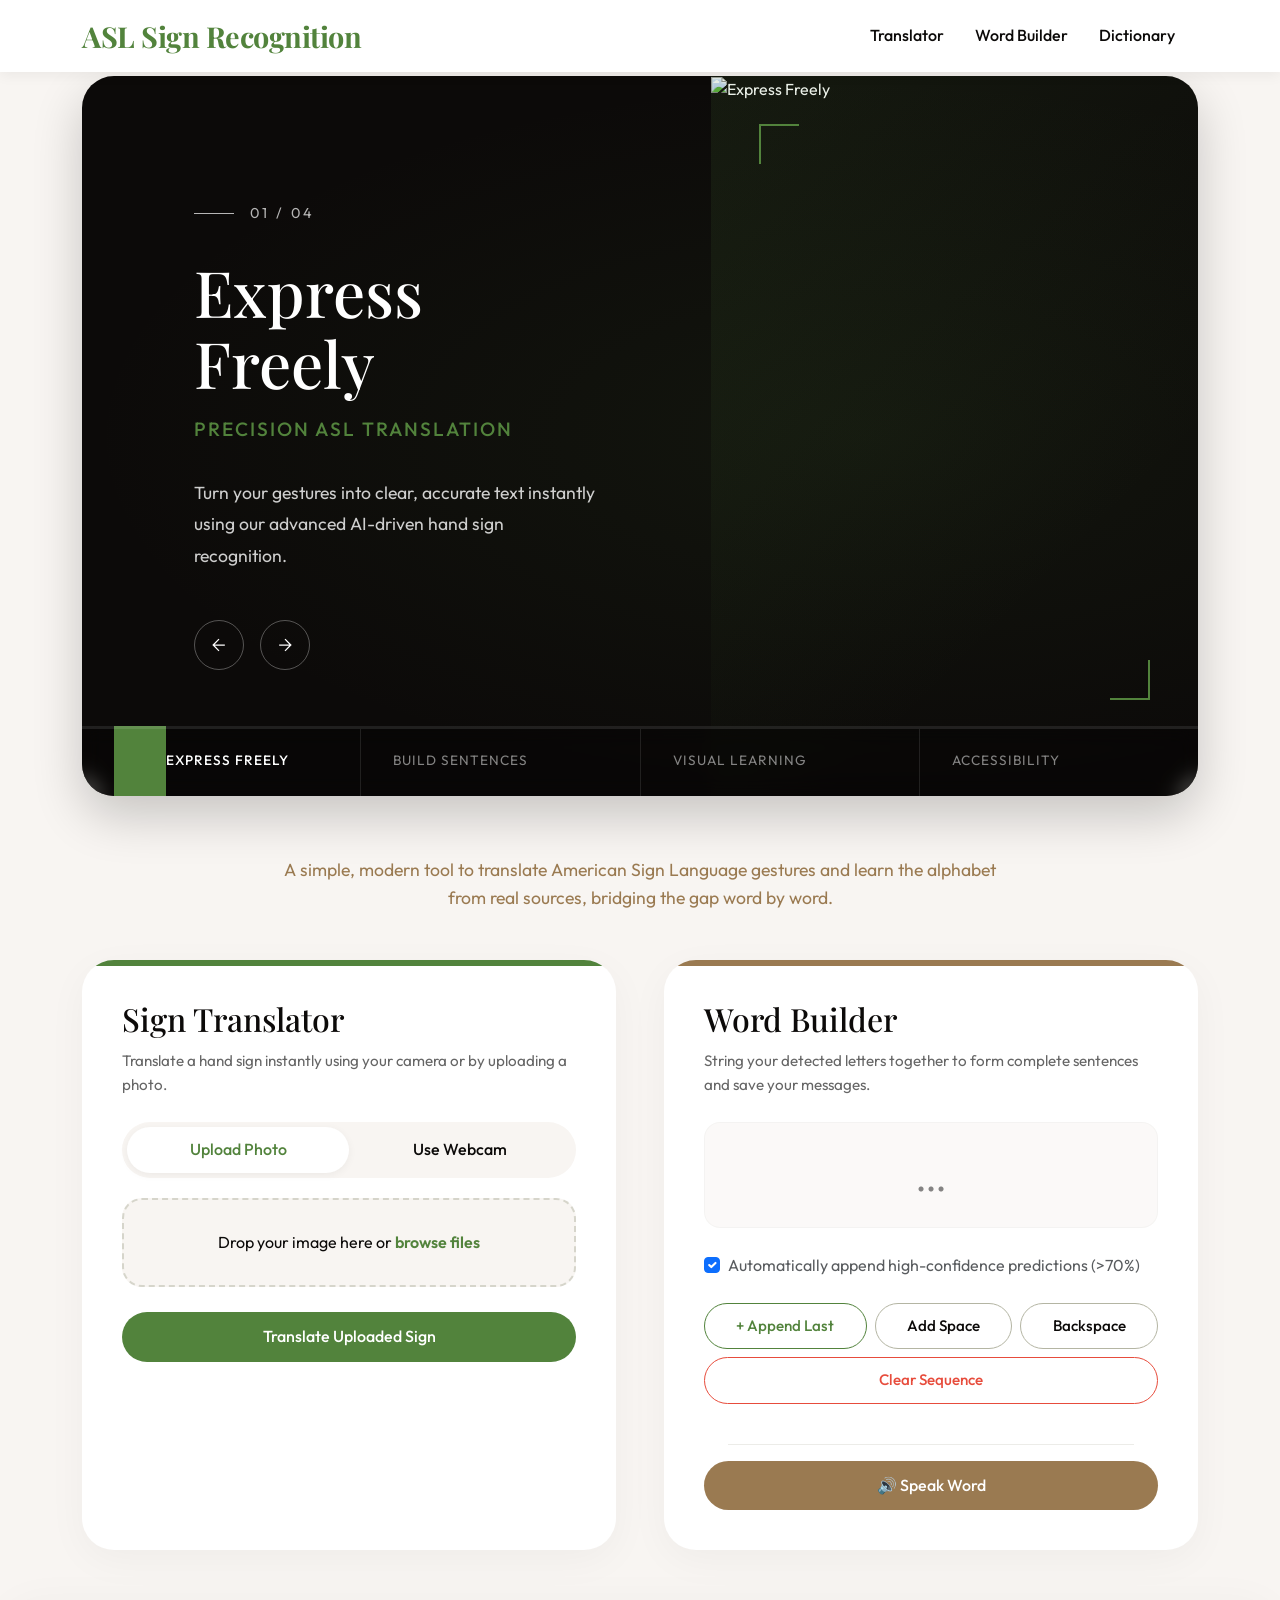
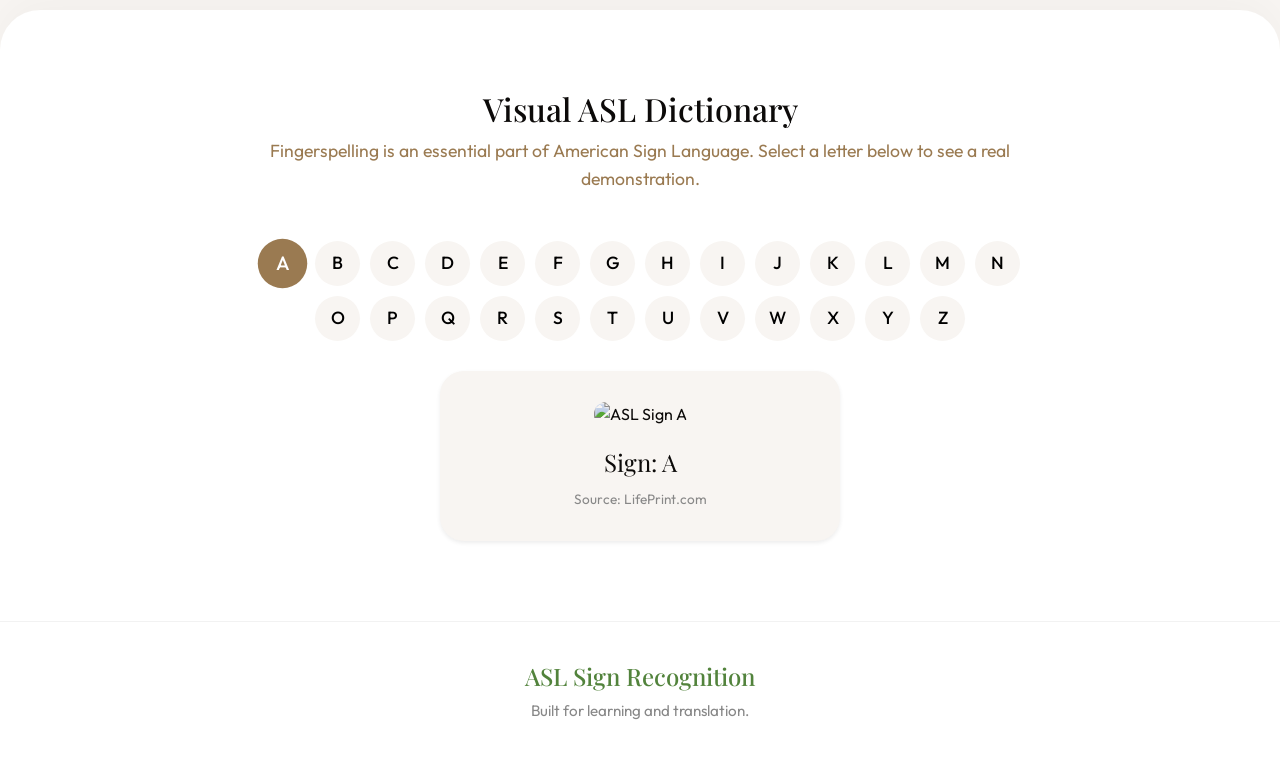
==== asl-sign-recognition/frontend/index.html @ 53a6755f "fix submodule issue" ====
<!DOCTYPE html>
<html lang="en">

<head>
    <meta charset="UTF-8">
    <meta name="viewport" content="width=device-width, initial-scale=1.0">
    <title>HopeRise ASL - Sign Language Translator</title>

    <!-- Bootstrap 5 CSS -->
    <link href="https://cdn.jsdelivr.net/npm/bootstrap@5.3.2/dist/css/bootstrap.min.css" rel="stylesheet"
        integrity="sha384-T3c6CoIi6uLrA9TneNEoa7RxnatzjcDSCmG1MXxSR1GAsXEV/Dwwykc2MPK8M2HN" crossorigin="anonymous">

    <!-- Charity Style Fonts: Playfair Display for headings, Outfit for body -->
    <link
        href="https://fonts.googleapis.com/css2?family=Outfit:wght@300;400;500;600&family=Playfair+Display:wght@500;600;700&display=swap"
        rel="stylesheet">

    <!-- Elegant Carousel CSS -->
    <link rel="stylesheet" href="./elegant-carousel.css">

    <style>
        :root {
            /* HopeRise Inspired Color Palette */
            --bg-color: #F8F5F2;
            /* Warm beige background */
            --text-dark: #0C0A09;
            /* Almost black for text */
            --accent-green: #52833C;
            /* Charity green for primary action */
            --accent-green-hover: #40692d;
            --secondary-beige: #9A7A51;
            /* Brownish dark beige */
            --light-beige: #F1D2A5;
            /* Light gold/beige background or outlines */
            --card-gray: #B4B5A3;
            /* Grayish olive for subtle elements */
            --white: #FFFFFF;
        }

        body {
            background-color: var(--bg-color);
            color: var(--text-dark);
            font-family: 'Outfit', sans-serif;
            line-height: 1.6;
            overflow-x: hidden;
            padding-top: 76px;
            /* Offset for fixed navbar */
        }

        h1,
        h2,
        h3,
        h4,
        h5,
        h6,
        .navbar-brand {
            font-family: 'Playfair Display', serif;
        }

        /* Navbar Customization */
        .navbar {
            background-color: var(--white);
            box-shadow: 0 4px 12px rgba(12, 10, 9, 0.05);
        }

        .navbar-brand {
            font-size: 1.8rem;
            font-weight: 700;
            color: var(--accent-green) !important;
            letter-spacing: -0.5px;
        }

        .nav-link {
            color: var(--text-dark) !important;
            font-weight: 500;
            margin-right: 15px;
            transition: color 0.3s ease;
        }

        .nav-link:hover {
            color: var(--accent-green) !important;
        }

        /* Hero Section */
        .hero-section {
            padding: 80px 0 60px;
            text-align: center;
        }

        .hero-section h1 {
            font-size: 3.5rem;
            line-height: 1.1;
            margin-bottom: 20px;
            color: var(--text-dark);
        }

        .hero-section p {
            font-size: 1.1rem;
            color: var(--secondary-beige);
            margin: 0 auto;
        }

        /* Custom Cards */
        .clean-card {
            background: var(--white);
            border-radius: 32px;
            padding: 40px;
            box-shadow: 0 10px 40px rgba(12, 10, 9, 0.04);
            transition: transform 0.3s ease;
            position: relative;
            overflow: hidden;
            display: flex;
            flex-direction: column;
            height: 100%;
        }

        .clean-card::before {
            content: '';
            position: absolute;
            top: 0;
            left: 0;
            width: 100%;
            height: 6px;
            background: var(--light-beige);
        }

        .clean-card.primary::before {
            background: var(--accent-green);
        }

        .clean-card.secondary::before {
            background: var(--secondary-beige);
        }

        .clean-card h2 {
            font-size: 2rem;
            margin-bottom: 10px;
        }

        .card-desc {
            color: #666;
            margin-bottom: 25px;
            font-size: 0.95rem;
        }

        /* Buttons & Forms */
        .btn-custom-primary {
            background: var(--accent-green);
            color: var(--white);
            border: none;
            padding: 12px 28px;
            border-radius: 50px;
            font-family: 'Outfit', sans-serif;
            font-size: 1rem;
            font-weight: 500;
            transition: all 0.3s ease;
        }

        .btn-custom-primary:hover {
            background: var(--accent-green-hover);
            transform: translateY(-2px);
            color: white;
        }

        .btn-custom-outline {
            background: transparent;
            color: var(--text-dark);
            border: 1px solid var(--card-gray);
            padding: 10px 20px;
            border-radius: 50px;
            font-family: 'Outfit', sans-serif;
            font-size: 0.95rem;
            font-weight: 500;
            transition: all 0.3s ease;
        }

        .btn-custom-outline:hover {
            border-color: var(--text-dark);
            background: var(--bg-color);
        }

        .file-upload-wrapper {
            background: var(--bg-color);
            border: 2px dashed rgb(180, 181, 163, 0.5);
            border-radius: 20px;
            padding: 30px;
            text-align: center;
            margin-bottom: 25px;
            cursor: pointer;
            transition: border 0.3s ease;
        }

        .file-upload-wrapper:hover {
            border-color: var(--accent-green);
        }

        #imageInput {
            display: none;
        }

        .upload-trigger {
            color: var(--accent-green);
            font-weight: 600;
            cursor: pointer;
        }

        #preview,
        #webcamVideo {
            width: 100%;
            border-radius: 16px;
            margin-top: 20px;
            display: none;
            box-shadow: 0 4px 12px rgba(0, 0, 0, 0.05);
            max-height: 250px;
            object-fit: contain;
            background: #000;
        }

        .tab-group {
            display: flex;
            background: var(--bg-color);
            border-radius: 50px;
            padding: 5px;
            margin-bottom: 20px;
        }

        .tab-btn {
            flex: 1;
            padding: 10px;
            border: none;
            background: transparent;
            border-radius: 50px;
            font-family: 'Outfit', sans-serif;
            font-weight: 500;
            color: var(--text-dark);
            cursor: pointer;
            transition: all 0.3s ease;
        }

        .tab-btn.active {
            background: var(--white);
            box-shadow: 0 2px 8px rgba(0, 0, 0, 0.05);
            color: var(--accent-green);
        }

        /* Predictor Results */
        .result-box {
            margin-top: 20px;
            padding: 20px;
            background: var(--bg-color);
            border-radius: 16px;
            text-align: center;
            font-size: 1.2rem;
        }

        .result-box strong {
            font-size: 1.8rem;
            color: var(--accent-green);
            display: block;
            margin-bottom: 5px;
        }

        /* Word builder */
        .word-display {
            font-family: 'Playfair Display', serif;
            font-size: 2.5rem;
            background: var(--bg-color);
            padding: 20px;
            border-radius: 16px;
            text-align: center;
            min-height: 90px;
            display: flex;
            align-items: center;
            justify-content: center;
            border: 1px solid rgba(0, 0, 0, 0.05);
            margin-bottom: 25px;
            letter-spacing: normal;
            word-break: break-all;
        }

        .tts-btn {
            background: var(--secondary-beige) !important;
            color: white !important;
            border-color: var(--secondary-beige) !important;
        }

        .tts-btn:hover {
            background: #806541 !important;
        }

        /* Dictionary */
        .dictionary-section {
            padding: 80px 0;
            background: var(--white);
            border-radius: 40px 40px 0 0;
            margin-top: 60px;
            box-shadow: 0 -10px 40px rgba(0, 0, 0, 0.03);
        }

        .dict-desc {
            color: var(--secondary-beige);
            font-size: 1.1rem;
        }

        .dict-grid {
            display: flex;
            flex-wrap: wrap;
            justify-content: center;
            gap: 10px;
            max-width: 800px;
            margin: 0 auto 30px;
        }

        .dict-btn {
            background: var(--bg-color);
            border: none;
            width: 45px;
            height: 45px;
            border-radius: 50%;
            font-family: 'Outfit', sans-serif;
            font-size: 1.1rem;
            font-weight: 500;
            cursor: pointer;
            transition: all 0.2s ease;
        }

        .dict-btn:hover,
        .dict-btn.active {
            background: var(--secondary-beige);
            color: var(--white);
            transform: scale(1.1);
        }

        .dict-view {
            background: var(--bg-color);
            border-radius: 24px;
            padding: 30px;
            max-width: 400px;
            margin: 0 auto;
            text-align: center;
        }

        .dict-view img {
            width: 100%;
            border-radius: 12px;
            mix-blend-mode: multiply;
        }

        .dict-view p.sign-label {
            font-family: 'Playfair Display', serif;
            font-size: 1.5rem;
            margin-top: 15px;
            margin-bottom: 0;
        }

        /* Footer */
        footer {
            background-color: var(--white);
            padding: 40px 0;
            text-align: center;
            border-top: 1px solid rgba(0, 0, 0, 0.05);
        }

        footer p {
            margin: 0;
            color: #888;
            font-size: 0.95rem;
        }
    </style>
</head>

<body>

    <!-- Bootstrap Navbar -->
    <nav class="navbar navbar-expand-lg fixed-top">
        <div class="container">
            <a class="navbar-brand" href="#">ASL Sign Recognition</a>
            <button class="navbar-toggler" type="button" data-bs-toggle="collapse" data-bs-toggle="collapse"
                data-bs-target="#navbarNav">
                <span class="navbar-toggler-icon"></span>
            </button>
            <div class="collapse navbar-collapse justify-content-end" id="navbarNav">
                <ul class="navbar-nav">
                    <li class="nav-link-item"><a class="nav-link" href="#translator">Translator</a></li>
                    <li class="nav-link-item"><a class="nav-link" href="#word-builder">Word Builder</a></li>
                    <li class="nav-link-item"><a class="nav-link" href="#dictionary">Dictionary</a></li>
                </ul>
            </div>
        </div>
    </nav>

    <!-- Main Content Container -->
    <div class="container">

        <!-- Elegant Carousel Hero Section -->
        <div class="carousel-wrapper" id="elegantCarousel">
            <div class="carousel-bg-wash"></div>
            <div class="carousel-inner">
                <div class="carousel-content">
                    <div class="carousel-content-inner">
                        <div class="carousel-collection-num visible">
                            <span class="carousel-num-line"></span>
                            <span class="carousel-num-text">01 / 04</span>
                        </div>
                        <h2 class="carousel-title visible">Express Freely</h2>
                        <p class="carousel-subtitle visible">Precision ASL Translation</p>
                        <p class="carousel-description visible">Turn your gestures into clear, accurate text instantly
                            using our advanced AI-driven hand sign recognition.</p>
                        <div class="carousel-nav-arrows">
                            <button id="prevSlideBtn" class="carousel-arrow-btn" aria-label="Previous slide">
                                <svg width="20" height="20" viewBox="0 0 24 24" fill="none" stroke="currentColor"
                                    stroke-width="1.5">
                                    <path d="M19 12H5M12 19l-7-7 7-7" />
                                </svg>
                            </button>
                            <button id="nextSlideBtn" class="carousel-arrow-btn" aria-label="Next slide">
                                <svg width="20" height="20" viewBox="0 0 24 24" fill="none" stroke="currentColor"
                                    stroke-width="1.5">
                                    <path d="M5 12h14M12 5l7 7-7 7" />
                                </svg>
                            </button>
                        </div>
                    </div>
                </div>
                <div class="carousel-image-container">
                    <div class="carousel-image-frame visible">
                        <img src="https://images.unsplash.com/photo-1544465544-1b71aee9dfa3?w=900&h=1200&fit=crop&q=80"
                            alt="Express Freely" class="carousel-image ken-burns">
                        <div class="carousel-image-overlay"></div>
                    </div>
                    <div class="carousel-frame-corner carousel-frame-corner--tl"></div>
                    <div class="carousel-frame-corner carousel-frame-corner--br"></div>
                </div>
            </div>
            <div class="carousel-progress-bar">
                <button class="carousel-progress-item active" aria-label="Go to slide 1">
                    <div class="carousel-progress-track"></div>
                    <div class="carousel-progress-fill" style="width: 100%; background-color: #52833C;"></div>
                    <span class="carousel-progress-label">Express Freely</span>
                </button>
                <button class="carousel-progress-item" aria-label="Go to slide 2">
                    <div class="carousel-progress-track"></div>
                    <div class="carousel-progress-fill"></div>
                    <span class="carousel-progress-label">Build Sentences</span>
                </button>
                <button class="carousel-progress-item" aria-label="Go to slide 3">
                    <div class="carousel-progress-track"></div>
                    <div class="carousel-progress-fill"></div>
                    <span class="carousel-progress-label">Visual Learning</span>
                </button>
                <button class="carousel-progress-item" aria-label="Go to slide 4">
                    <div class="carousel-progress-track"></div>
                    <div class="carousel-progress-fill"></div>
                    <span class="carousel-progress-label">Accessibility</span>
                </button>
            </div>
        </div>

        <div class="text-center mb-5 col-lg-8 mx-auto">
            <p style="font-size: 1.1rem; color: var(--secondary-beige);">A simple, modern tool to translate American
                Sign Language gestures and learn the alphabet from real sources, bridging the gap word by word.</p>
        </div>

        <!-- Application Grid (Translator & Word Builder) -->
        <div class="row g-5 mb-5" id="translator">

            <!-- Left Column: Translator -->
            <div class="col-md-6 mb-4 mb-md-0">
                <div class="clean-card primary">
                    <h2>Sign Translator</h2>
                    <p class="card-desc">Translate a hand sign instantly using your camera or by uploading a photo.</p>

                    <!-- Tabs -->
                    <div class="tab-group">
                        <button class="tab-btn active" id="tabUpload" onclick="switchTab('upload')">Upload
                            Photo</button>
                        <button class="tab-btn" id="tabWebcam" onclick="switchTab('webcam')">Use Webcam</button>
                    </div>

                    <!-- Upload Section -->
                    <div id="sectionUpload">
                        <div class="file-upload-wrapper" onclick="document.getElementById('imageInput').click()">
                            <p class="mb-0">Drop your image here or <span class="upload-trigger">browse files</span></p>
                            <input type="file" id="imageInput" accept="image/*" onchange="previewImage(event)">
                        </div>
                        <button class="btn-custom-primary w-100" onclick="predictFile()">Translate Uploaded
                            Sign</button>
                        <img id="preview" alt="Hand Sign Preview" class="mx-auto">
                    </div>

                    <!-- Webcam Section -->
                    <div id="sectionWebcam" style="display: none;">
                        <video id="webcamVideo" autoplay playsinline class="mx-auto"
                            style="display: block; transform: scaleX(-1);"></video>
                        <canvas id="webcamCanvas" style="display: none;"></canvas>

                        <div class="d-flex gap-2 mt-3">
                            <button id="btnStartCamera" class="btn-custom-outline flex-grow-1"
                                onclick="startCamera()">Start Camera</button>
                            <button id="btnCapture" class="btn-custom-primary flex-grow-1" onclick="predictWebcam()"
                                disabled>📸 Capture & Translate</button>
                        </div>
                    </div>

                    <div class="result-box" id="resultBox" style="display: none;">
                        <span
                            style="font-size:0.9rem; color:#666; text-transform:uppercase; letter-spacing:1px;">Detected
                            Letter</span>
                        <strong id="predictionText">--</strong>
                        <span id="confidenceText" style="font-size:0.95rem; color:var(--secondary-beige);">Confidence:
                            --%</span>
                    </div>
                </div>
            </div>

            <!-- Right Column: Word Builder & TTS -->
            <div class="col-md-6" id="word-builder">
                <div class="clean-card secondary">
                    <h2>Word Builder</h2>
                    <p class="card-desc">String your detected letters together to form complete sentences and save your
                        messages.</p>

                    <div class="word-display" id="wordDisplay">...</div>

                    <div class="form-check mb-4">
                        <input class="form-check-input" type="checkbox" id="autoAppendToggle" checked>
                        <label class="form-check-label text-muted" for="autoAppendToggle">
                            Automatically append high-confidence predictions (>70%)
                        </label>
                    </div>

                    <div class="d-flex flex-wrap gap-2 mb-4">
                        <button class="btn-custom-outline flex-grow-1" onclick="appendPrediction()"
                            style="border-color:var(--accent-green); color:var(--accent-green);">+ Append Last</button>
                        <button class="btn-custom-outline flex-grow-1" onclick="addSpace()">Add Space</button>
                        <button class="btn-custom-outline flex-grow-1" onclick="backspace()">Backspace</button>
                        <button class="btn-custom-outline flex-grow-1" onclick="clearWord()"
                            style="border-color:#e74c3c; color:#e74c3c;">Clear Sequence</button>
                    </div>

                    <!-- TTS Button -->
                    <hr class="my-3 mx-4" style="border-color: var(--card-gray)">
                    <button class="btn-custom-primary tts-btn w-100" onclick="speakWord()">🔊 Speak Word</button>
                </div>
            </div>

        </div>
    </div> <!-- End Container -->

    <!-- Dictionary Section -->
    <section class="dictionary-section" id="dictionary">
        <div class="container text-center">
            <h2>Visual ASL Dictionary</h2>
            <p class="dict-desc mb-5 col-md-8 mx-auto">Fingerspelling is an essential part of American Sign Language.
                Select a letter below to see a real demonstration.</p>

            <div class="dict-grid" id="dictGrid">
                <!-- Populated by JS -->
            </div>

            <div class="dict-view shadow-sm">
                <!-- Using public images from lifeprint.com -->
                <img id="dictImage" src="https://www.lifeprint.com/asl101/fingerspelling/abc-gifs/a.gif"
                    alt="ASL Sign A" onerror="fallbackImage(this)">
                <p class="sign-label" id="dictLabel">Sign: A</p>
                <p class="mt-2 mb-0" style="font-size: 0.85rem; color: #888;">Source: LifePrint.com</p>
            </div>
        </div>
    </section>

    <!-- Simple Footer -->
    <footer>
        <div class="container">
            <h4 style="font-family: 'Playfair Display', serif; color: var(--accent-green);">ASL Sign Recognition</h4>
            <p class="mt-2">Built for learning and translation.</p>
        </div>
    </footer>

    <!-- Bootstrap 5 JS Bundle -->
    <script src="https://cdn.jsdelivr.net/npm/bootstrap@5.3.2/dist/js/bootstrap.bundle.min.css"
        integrity="sha384-C6RzsynM9kWDrMNeT87bh95OGNyZPhcTNXj1NW7RuBCsyN/o0jlpcV8Qyq46cDfL"
        crossorigin="anonymous"></script>

    <!-- Application Script -->
    <script src="./elegant-carousel.js"></script>
    <script>
        let currentWord = "";
        let lastPrediction = "";
        let autoCorrectTimer = null;

        // Initialize display and dictionary
        updateWordDisplay();
        setupDictionary();

        function previewImage(event) {
            const preview = document.getElementById("preview");
            const file = event.target.files[0];
            if (file) {
                preview.src = URL.createObjectURL(file);
                preview.style.display = "block";
                document.getElementById("resultBox").style.display = "none";
            }
        }

        function updateWordDisplay() {
            const display = document.getElementById("wordDisplay");
            // Replace trailing spaces so HTML renders them visibly
            let textToShow = currentWord || "...";
            if (currentWord && currentWord.endsWith(" ")) {
                textToShow = currentWord.replace(/ $/g, "&nbsp;");
            }
            display.innerHTML = textToShow;
            display.style.opacity = currentWord ? "1" : "0.5";
        }

        function appendPrediction() {
            if (lastPrediction) {
                currentWord += lastPrediction;
                updateWordDisplay();
                
                // Clear any existing autocorrect timer
                if (autoCorrectTimer) clearTimeout(autoCorrectTimer);
                
                // Start a new timer for autocorrect + space
                autoCorrectTimer = setTimeout(() => {
                    autocorrectAndAddSpace();
                }, 4000); // 4 seconds pause
            } else {
                alert("Translate a sign first to append it.");
            }
        }

        async function autocorrectAndAddSpace() {
            // Find the last word in the string (alphabetic characters only at the end)
            // This avoids issues with split() counting trailing spaces as new empty words
            const match = currentWord.match(/([a-zA-Z]+)\s*$/);
            
            if (!match || match[1].length < 2) {
                // Not enough letters to autocorrect, just add space if needed
                if (!currentWord.endsWith(" ")) {
                    currentWord += " ";
                    updateWordDisplay();
                }
                return;
            }

            const lastWord = match[1];

            try {
                // Use Datamuse API (spelled like: matches best spelling corrections)
                const res = await fetch(`https://api.datamuse.com/words?sp=${lastWord}&max=1`);
                const data = await res.json();
                
                if (data && data.length > 0) {
                    const bestMatch = data[0].word.toUpperCase();
                    // Replace the old word at the end of the string with the corrected word
                    const wordStartIndex = currentWord.lastIndexOf(lastWord);
                    if (wordStartIndex !== -1) {
                         currentWord = currentWord.substring(0, wordStartIndex) + bestMatch + " ";
                    }
                } else {
                    if (!currentWord.endsWith(" ")) {
                        currentWord += " ";
                    }
                }
            } catch (err) {
                console.error("Autocorrect failed", err);
                if (!currentWord.endsWith(" ")) {
                    currentWord += " ";
                }
            }
            
            updateWordDisplay();
        }

        function addSpace() { 
            if (autoCorrectTimer) clearTimeout(autoCorrectTimer);
            if (!currentWord.endsWith(" ")) currentWord += " "; 
            updateWordDisplay(); 
        }
        function backspace() { 
            if (autoCorrectTimer) clearTimeout(autoCorrectTimer);
            currentWord = currentWord.slice(0, -1); 
            updateWordDisplay(); 
        }
        function clearWord() { 
            if (autoCorrectTimer) clearTimeout(autoCorrectTimer);
            currentWord = ""; 
            lastPrediction = ""; 
            updateWordDisplay(); 
        }

        // TEXT TO SPEECH FUNCTION
        function speakWord() {
            if (!currentWord || currentWord.trim() === "") {
                alert("There's no word to speak yet. Try building one first!");
                return;
            }

            // Check if SpeechSynthesis API is supported
            if ('speechSynthesis' in window) {
                const utterance = new SpeechSynthesisUtterance(currentWord);

                // Optional: set properties like pitch, rate
                utterance.rate = 0.9;
                utterance.pitch = 1.0;

                window.speechSynthesis.speak(utterance);
            } else {
                alert("Your browser does not support text-to-speech. Please try a modern browser like Chrome or Edge.");
            }
        }

        let videoStream = null;

        function switchTab(tab) {
            const isUpload = tab === 'upload';
            document.getElementById('tabUpload').classList.toggle('active', isUpload);
            document.getElementById('tabWebcam').classList.toggle('active', !isUpload);

            document.getElementById('sectionUpload').style.display = isUpload ? 'block' : 'none';
            document.getElementById('sectionWebcam').style.display = isUpload ? 'none' : 'block';
            document.getElementById("resultBox").style.display = "none";

            if (isUpload) {
                stopCamera();
            } else {
                startCamera();
            }
        }

        async function startCamera() {
            const video = document.getElementById('webcamVideo');
            const btnCapture = document.getElementById('btnCapture');
            const btnStart = document.getElementById('btnStartCamera');

            try {
                videoStream = await navigator.mediaDevices.getUserMedia({ video: { facingMode: "user" } });
                video.srcObject = videoStream;
                btnCapture.disabled = false;
                btnStart.innerText = "Stop Camera";
                btnStart.onclick = stopCamera;
            } catch (err) {
                console.error("Camera access denied:", err);
                alert("Could not access camera. Please allow permissions.");
            }
        }

        function stopCamera() {
            const btnCapture = document.getElementById('btnCapture');
            const btnStart = document.getElementById('btnStartCamera');

            if (videoStream) {
                videoStream.getTracks().forEach(track => track.stop());
                videoStream = null;
            }
            btnCapture.disabled = true;
            btnStart.innerText = "Start Camera";
            btnStart.onclick = startCamera;
        }

        function predictFile() {
            const fileInput = document.getElementById("imageInput");
            const file = fileInput.files[0];

            if (!file) {
                alert("Please attach an image file first.");
                return;
            }

            const formData = new FormData();
            formData.append("image", file);
            sendPredictionRequest(formData);
        }

        function predictWebcam() {
            const video = document.getElementById('webcamVideo');
            const canvas = document.getElementById('webcamCanvas');

            if (!videoStream) {
                alert("Please start the camera first.");
                return;
            }

            // Set canvas exact dimensions to video
            canvas.width = video.videoWidth;
            canvas.height = video.videoHeight;

            // Draw video frame to canvas
            const ctx = canvas.getContext('2d');
            // Since we flipped the video preview with CSS (scaleX(-1)), we should draw it normally 
            // the AI model expects a normal right/left hand based on dataset.
            ctx.drawImage(video, 0, 0, canvas.width, canvas.height);

            // Convert to blob and send
            canvas.toBlob(blob => {
                const file = new File([blob], "webcam_capture.jpg", { type: "image/jpeg" });
                const formData = new FormData();
                formData.append("image", file);
                sendPredictionRequest(formData);
            }, 'image/jpeg', 0.95);
        }

        function sendPredictionRequest(formData) {

            const resultBox = document.getElementById("resultBox");
            const predText = document.getElementById("predictionText");
            const confText = document.getElementById("confidenceText");

            resultBox.style.display = "block";
            predText.innerText = "Translating...";
            predText.style.color = "var(--secondary-beige)";
            confText.innerText = "";

            fetch("http://localhost:5000/predict", {
                method: "POST",
                body: formData
            })
                .then(res => res.json())
                .then(data => {
                    if (data.prediction === "Unknown") {
                        predText.innerHTML = "Unknown Sign";
                        predText.style.color = "#e74c3c";
                        confText.innerText = "Please try again with better lighting.";
                        lastPrediction = "";
                    } else {
                        lastPrediction = data.prediction;
                        const confidence = (data.confidence * 100).toFixed(1);

                        predText.innerText = data.prediction;
                        predText.style.color = "var(--accent-green)";
                        confText.innerText = `Confidence: ${confidence}%`;

                        const autoAppendCheckbox = document.getElementById("autoAppendToggle");
                        if (autoAppendCheckbox.checked && data.confidence > 0.70) {
                            appendPrediction();
                        }
                    }
                })
                .catch(err => {
                    console.error(err);
                    predText.innerText = "Connection Error";
                    predText.style.color = "#e74c3c";
                    confText.innerText = "Is the server running?";
                });
        }

        function setupDictionary() {
            const grid = document.getElementById("dictGrid");
            const letters = "ABCDEFGHIJKLMNOPQRSTUVWXYZ".split("");

            letters.forEach((letter, index) => {
                const btn = document.createElement("button");
                btn.className = "dict-btn";
                if (index === 0) btn.classList.add("active");
                btn.innerText = letter;
                btn.onclick = () => showDictSign(letter, btn);
                grid.appendChild(btn);
            });
        }

        function showDictSign(letter, activeBtn) {
            document.querySelectorAll(".dict-btn").forEach(b => b.classList.remove("active"));
            if (activeBtn) activeBtn.classList.add("active");

            const img = document.getElementById("dictImage");
            const label = document.getElementById("dictLabel");

            const lowLetter = letter.toLowerCase();
            img.src = `https://www.lifeprint.com/asl101/fingerspelling/abc-gifs/${lowLetter}.gif`;

            img.dataset.letter = letter;
            label.innerText = `Sign: ${letter}`;
        }

        function fallbackImage(imgElement) {
            const letter = imgElement.dataset.letter;
            if (letter && !imgElement.src.includes("wikihow")) {
                imgElement.src = `https://www.signingsavvy.com/images/words/signs/${letter.toLowerCase()}.jpg`;
            }
        }
    </script>
</body>

</html>
---- asl-sign-recognition/frontend/elegant-carousel.css ----
/* elegant-carousel.css */
.carousel-wrapper {
  position: relative;
  width: 100%;
  height: 80vh;
  min-height: 600px;
  max-height: 900px;
  background-color: #0c0a09;
  color: #fff;
  overflow: hidden;
  font-family: 'Outfit', sans-serif;
  border-radius: 32px;
  box-shadow: 0 20px 50px rgba(0,0,0,0.2);
  margin-bottom: 60px;
}

.carousel-bg-wash {
  position: absolute;
  inset: 0;
  pointer-events: none;
  z-index: 1;
  transition: background 0.8s ease;
}

.carousel-inner {
  display: flex;
  width: 100%;
  height: 100%;
  position: relative;
  z-index: 2;
}

.carousel-content {
  flex: 1;
  display: flex;
  flex-direction: column;
  justify-content: center;
  padding: 4rem 10%;
  position: relative;
}

.carousel-content-inner {
  max-width: 500px;
}

.carousel-collection-num {
  display: flex;
  align-items: center;
  gap: 1rem;
  margin-bottom: 2rem;
  font-size: 0.9rem;
  letter-spacing: 3px;
  text-transform: uppercase;
  color: rgba(255, 255, 255, 0.7);
}

.carousel-num-line {
  width: 40px;
  height: 1px;
  background-color: currentColor;
}

.carousel-title {
  font-family: 'Playfair Display', serif;
  font-size: 4rem;
  font-weight: 500;
  line-height: 1.1;
  margin-bottom: 1rem;
  color: #fff;
}

.carousel-subtitle {
  font-size: 1.2rem;
  letter-spacing: 2px;
  text-transform: uppercase;
  margin-bottom: 2rem;
  font-weight: 500;
  transition: color 0.8s ease;
}

.carousel-description {
  font-size: 1.1rem;
  line-height: 1.8;
  color: rgba(255, 255, 255, 0.8);
  margin-bottom: 3rem;
}

.carousel-nav-arrows {
  display: flex;
  gap: 1rem;
}

.carousel-arrow-btn {
  width: 50px;
  height: 50px;
  border-radius: 50%;
  background: transparent;
  border: 1px solid rgba(255, 255, 255, 0.3);
  color: #fff;
  display: flex;
  align-items: center;
  justify-content: center;
  cursor: pointer;
  transition: all 0.3s ease;
}

.carousel-arrow-btn:hover {
  background: rgba(255, 255, 255, 0.1);
  border-color: #fff;
  transform: scale(1.05);
}

.carousel-image-container {
  flex: 1.2;
  position: relative;
  overflow: hidden;
}

.carousel-image-frame {
  position: absolute;
  inset: 0;
}

.carousel-image {
  width: 100%;
  height: 100%;
  object-fit: cover;
  transition: transform 6s linear;
  transform: scale(1.05);
}

.carousel-image.ken-burns {
  transform: scale(1);
}

.carousel-image-overlay {
  position: absolute;
  inset: 0;
  background: linear-gradient(to right, #0c0a09 0%, transparent 40%);
  pointer-events: none;
}

.carousel-frame-corner {
  position: absolute;
  width: 40px;
  height: 40px;
  border: 2px solid transparent;
  z-index: 10;
  transition: border-color 0.8s ease;
  pointer-events: none;
}

.carousel-frame-corner--tl {
  top: 3rem;
  left: 3rem;
  border-right: none;
  border-bottom: none;
}

.carousel-frame-corner--br {
  bottom: 6rem;
  right: 3rem;
  border-left: none;
  border-top: none;
}

.carousel-progress-bar {
  position: absolute;
  bottom: 0;
  left: 0;
  right: 0;
  height: 70px;
  display: flex;
  z-index: 20;
  background: rgba(0, 0, 0, 0.3);
  backdrop-filter: blur(10px);
  -webkit-backdrop-filter: blur(10px);
}

.carousel-progress-item {
  flex: 1;
  background: transparent;
  border: none;
  border-right: 1px solid rgba(255, 255, 255, 0.1);
  color: #fff;
  display: flex;
  align-items: center;
  padding: 0 2rem;
  cursor: pointer;
  position: relative;
  transition: background 0.3s ease;
}

.carousel-progress-item:last-child {
  border-right: none;
}

.carousel-progress-item:hover {
  background: rgba(255, 255, 255, 0.05);
}

.carousel-progress-track {
  position: absolute;
  top: 0;
  left: 0;
  right: 0;
  height: 3px;
  background: rgba(255, 255, 255, 0.1);
}

.carousel-progress-fill {
  height: 100%;
  width: 0%;
  transition: background-color 0.8s ease;
}

.carousel-progress-label {
  font-size: 0.85rem;
  text-transform: uppercase;
  letter-spacing: 1px;
  opacity: 0.5;
  transition: opacity 0.3s ease;
  font-family: 'Outfit', sans-serif;
}

.carousel-progress-item.active .carousel-progress-label {
  opacity: 1;
  font-weight: 500;
}

/* Transitions */
.transitioning {
  opacity: 0;
  transform: translateY(15px);
  transition: all 0.4s ease;
}

.visible {
  opacity: 1;
  transform: translateY(0);
  transition: all 0.8s cubic-bezier(0.2, 0.8, 0.2, 1);
}

/* Responsive */
@media (max-width: 992px) {
  .carousel-inner {
    flex-direction: column-reverse;
  }
  .carousel-content {
    padding: 3rem 5%;
  }
  .carousel-title {
    font-size: 2.5rem;
  }
  .carousel-image-container {
    flex: 1;
  }
  .carousel-image-overlay {
    background: linear-gradient(to top, #0c0a09 0%, transparent 60%);
  }
  .carousel-wrapper {
    height: auto;
    min-height: auto;
  }
  .carousel-progress-item {
    padding: 0 1rem;
  }
  .carousel-progress-label {
    font-size: 0.7rem;
    white-space: nowrap;
    overflow: hidden;
    text-overflow: ellipsis;
  }
}
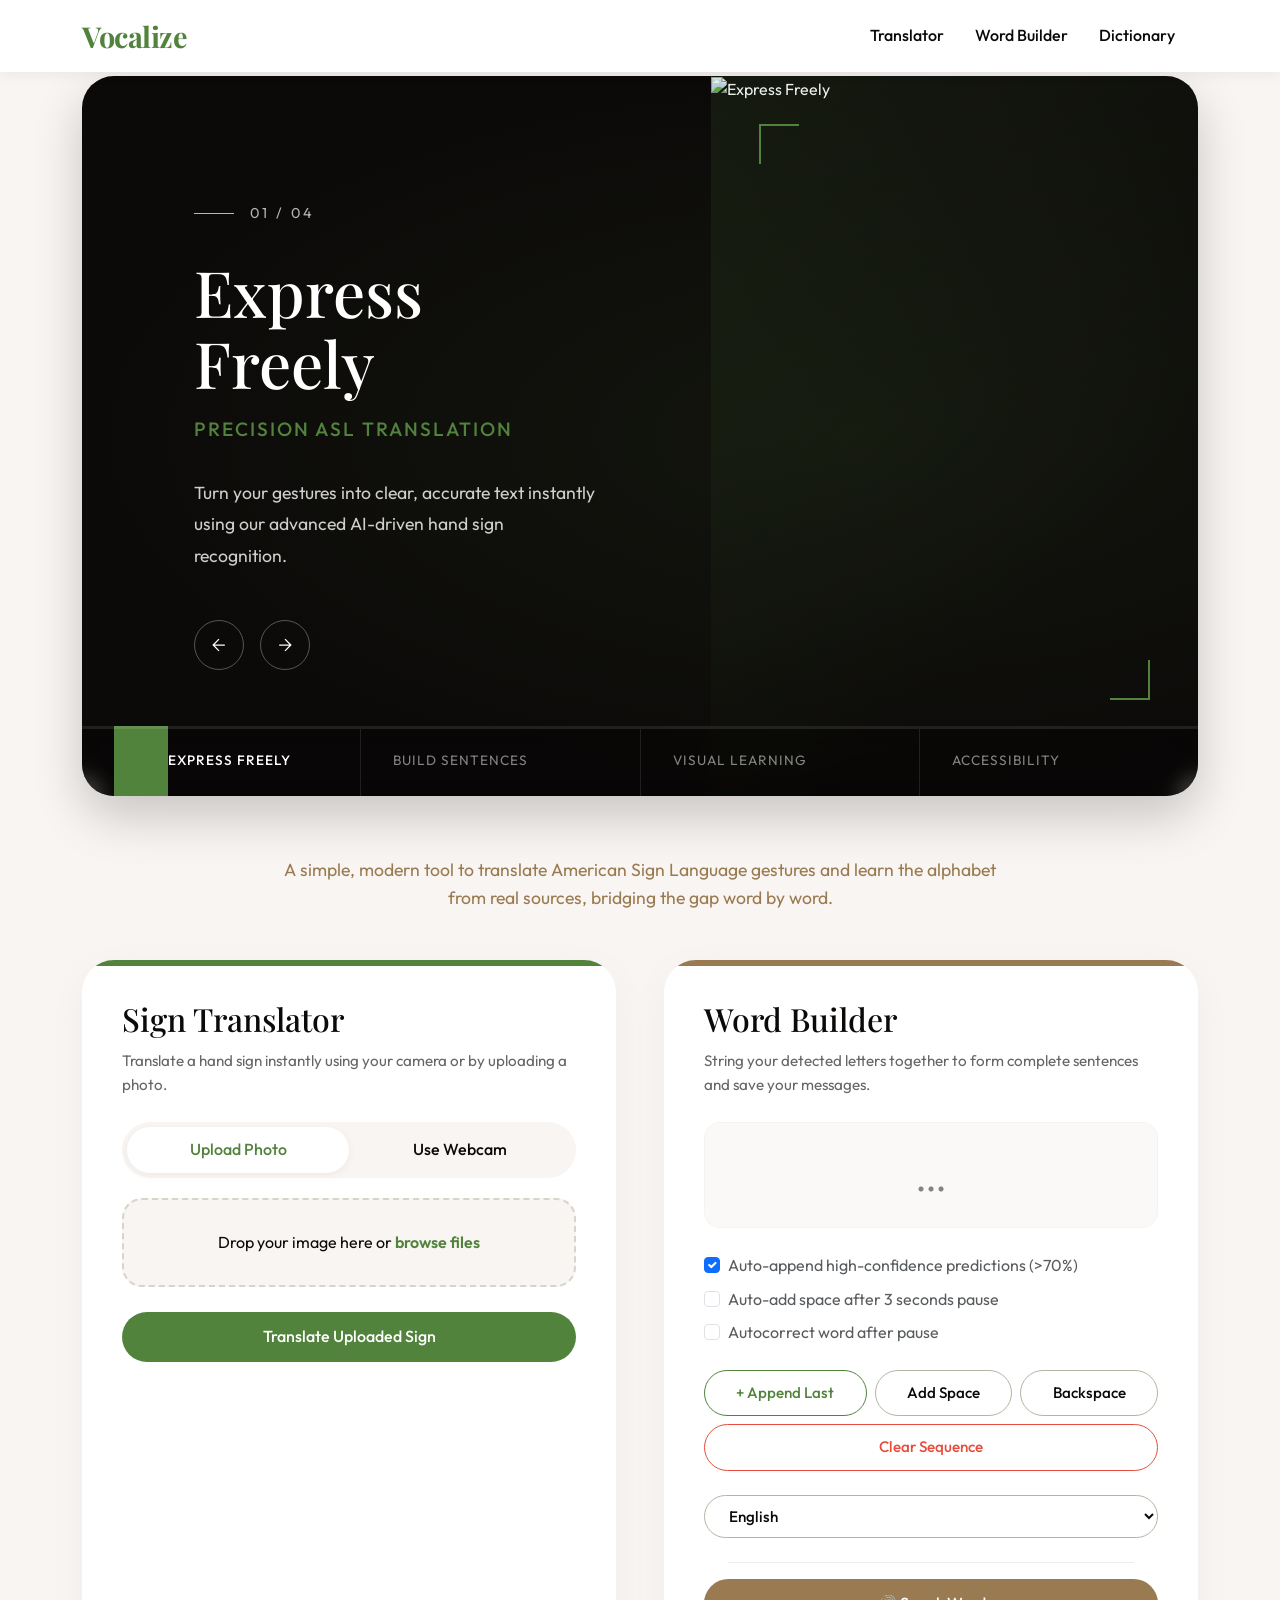
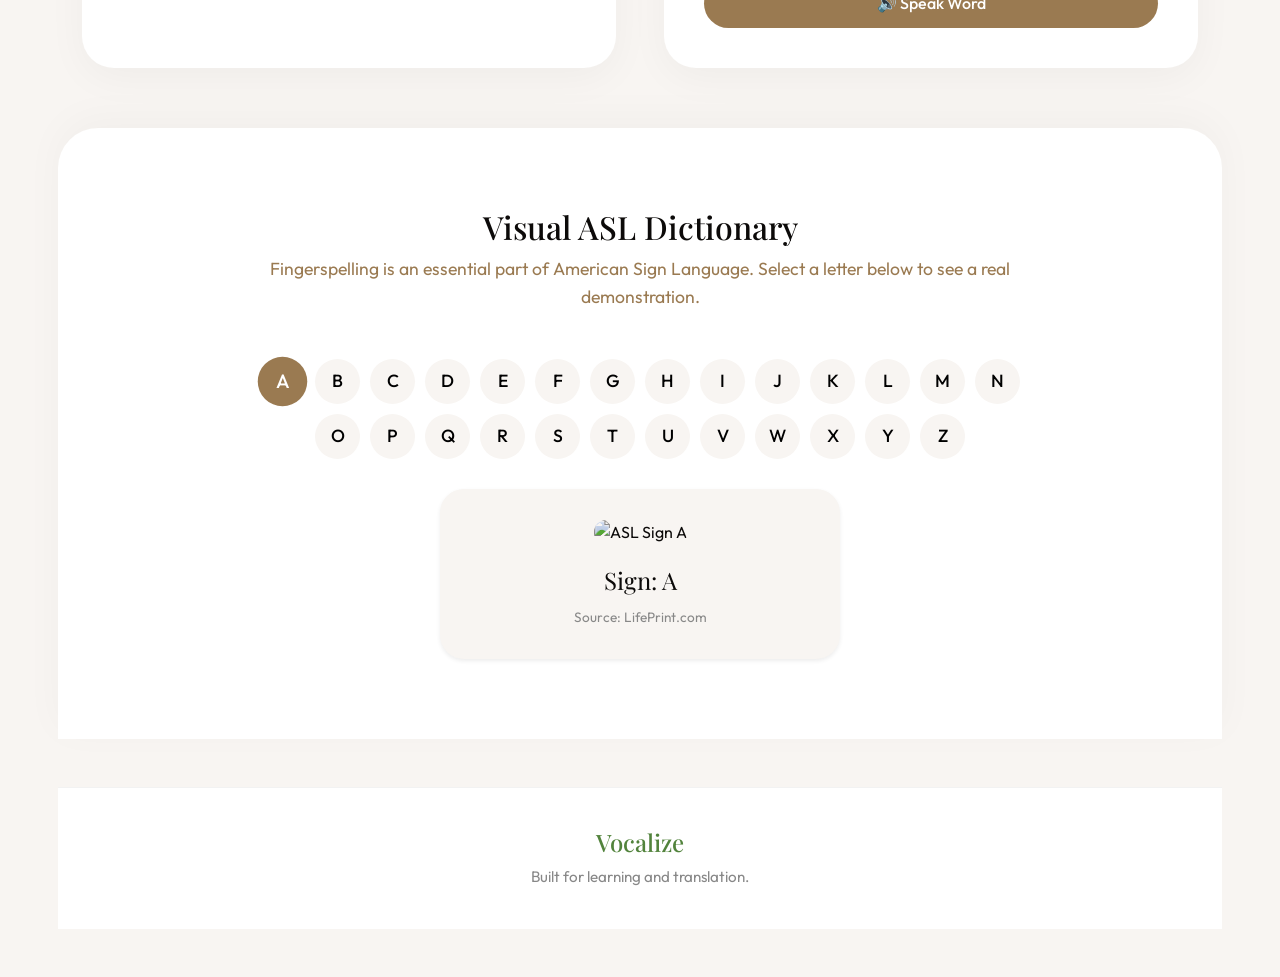
==== commit a53d29f2: "Changes" ====
--- a/asl-sign-recognition/frontend/index.html
+++ b/asl-sign-recognition/frontend/index.html
@@ -4,7 +4,7 @@
 <head>
     <meta charset="UTF-8">
     <meta name="viewport" content="width=device-width, initial-scale=1.0">
-    <title>HopeRise ASL - Sign Language Translator</title>
+    <title>Vocalize - Sign Language Translator</title>
 
     <!-- Bootstrap 5 CSS -->
     <link href="https://cdn.jsdelivr.net/npm/bootstrap@5.3.2/dist/css/bootstrap.min.css" rel="stylesheet"
@@ -374,7 +374,7 @@
     <!-- Bootstrap Navbar -->
     <nav class="navbar navbar-expand-lg fixed-top">
         <div class="container">
-            <a class="navbar-brand" href="#">ASL Sign Recognition</a>
+            <a class="navbar-brand" href="#">Vocalize</a>
             <button class="navbar-toggler" type="button" data-bs-toggle="collapse" data-bs-toggle="collapse"
                 data-bs-target="#navbarNav">
                 <span class="navbar-toggler-icon"></span>
@@ -522,10 +522,22 @@
 
                     <div class="word-display" id="wordDisplay">...</div>
 
-                    <div class="form-check mb-4">
+                    <div class="form-check mb-2">
                         <input class="form-check-input" type="checkbox" id="autoAppendToggle" checked>
                         <label class="form-check-label text-muted" for="autoAppendToggle">
-                            Automatically append high-confidence predictions (>70%)
+                            Auto-append high-confidence predictions (&gt;70%)
+                        </label>
+                    </div>
+                    <div class="form-check mb-2">
+                        <input class="form-check-input" type="checkbox" id="autoSpaceToggle">
+                        <label class="form-check-label text-muted" for="autoSpaceToggle">
+                            Auto-add space after 3 seconds pause
+                        </label>
+                    </div>
+                    <div class="form-check mb-4">
+                        <input class="form-check-input" type="checkbox" id="autocorrectToggle">
+                        <label class="form-check-label text-muted" for="autocorrectToggle">
+                            Autocorrect word after pause
                         </label>
                     </div>
 
@@ -537,349 +549,379 @@
                         <button class="btn-custom-outline flex-grow-1" onclick="clearWord()"
                             style="border-color:#e74c3c; color:#e74c3c;">Clear Sequence</button>
                     </div>
+                    <select id="languageSelect" class="btn-custom-outline w-100 mb-2"
+                        style="border-radius: 50px; padding: 10px 20px;">
+                        <option value="en-US">English</option>
+                        <option value="es-ES">Spanish</option>
+                        <option value="fr-FR">French</option>
+                        <option value="de-DE">German</option>
+                        <option value="hi-IN">Hindi</option>
+                        <option value="ja-JP">Japanese</option>
+                        <option value="zh-CN">Chinese</option>
+                        <option value="ar-SA">Arabic</option>
+                    </select>
 
                     <!-- TTS Button -->
                     <hr class="my-3 mx-4" style="border-color: var(--card-gray)">
                     <button class="btn-custom-primary tts-btn w-100" onclick="speakWord()">🔊 Speak Word</button>
                 </div>
-            </div>
-
-        </div>
-    </div> <!-- End Container -->
-
-    <!-- Dictionary Section -->
-    <section class="dictionary-section" id="dictionary">
-        <div class="container text-center">
-            <h2>Visual ASL Dictionary</h2>
-            <p class="dict-desc mb-5 col-md-8 mx-auto">Fingerspelling is an essential part of American Sign Language.
-                Select a letter below to see a real demonstration.</p>
-
-            <div class="dict-grid" id="dictGrid">
-                <!-- Populated by JS -->
-            </div>
-
-            <div class="dict-view shadow-sm">
-                <!-- Using public images from lifeprint.com -->
-                <img id="dictImage" src="https://www.lifeprint.com/asl101/fingerspelling/abc-gifs/a.gif"
-                    alt="ASL Sign A" onerror="fallbackImage(this)">
-                <p class="sign-label" id="dictLabel">Sign: A</p>
-                <p class="mt-2 mb-0" style="font-size: 0.85rem; color: #888;">Source: LifePrint.com</p>
-            </div>
-        </div>
-    </section>
-
-    <!-- Simple Footer -->
-    <footer>
-        <div class="container">
-            <h4 style="font-family: 'Playfair Display', serif; color: var(--accent-green);">ASL Sign Recognition</h4>
-            <p class="mt-2">Built for learning and translation.</p>
-        </div>
-    </footer>
-
-    <!-- Bootstrap 5 JS Bundle -->
-    <script src="https://cdn.jsdelivr.net/npm/bootstrap@5.3.2/dist/js/bootstrap.bundle.min.css"
-        integrity="sha384-C6RzsynM9kWDrMNeT87bh95OGNyZPhcTNXj1NW7RuBCsyN/o0jlpcV8Qyq46cDfL"
-        crossorigin="anonymous"></script>
-
-    <!-- Application Script -->
-    <script src="./elegant-carousel.js"></script>
-    <script>
-        let currentWord = "";
-        let lastPrediction = "";
-        let autoCorrectTimer = null;
-
-        // Initialize display and dictionary
-        updateWordDisplay();
-        setupDictionary();
-
-        function previewImage(event) {
-            const preview = document.getElementById("preview");
-            const file = event.target.files[0];
-            if (file) {
-                preview.src = URL.createObjectURL(file);
-                preview.style.display = "block";
-                document.getElementById("resultBox").style.display = "none";
-            }
-        }
-
-        function updateWordDisplay() {
-            const display = document.getElementById("wordDisplay");
-            // Replace trailing spaces so HTML renders them visibly
-            let textToShow = currentWord || "...";
-            if (currentWord && currentWord.endsWith(" ")) {
-                textToShow = currentWord.replace(/ $/g, "&nbsp;");
-            }
-            display.innerHTML = textToShow;
-            display.style.opacity = currentWord ? "1" : "0.5";
-        }
-
-        function appendPrediction() {
-            if (lastPrediction) {
-                currentWord += lastPrediction;
+            </div> <!-- End Container -->
+
+            <!-- Dictionary Section -->
+            <section class="dictionary-section" id="dictionary">
+                <div class="container text-center">
+                    <h2>Visual ASL Dictionary</h2>
+                    <p class="dict-desc mb-5 col-md-8 mx-auto">Fingerspelling is an essential part of American Sign
+                        Language.
+                        Select a letter below to see a real demonstration.</p>
+
+                    <div class="dict-grid" id="dictGrid">
+                        <!-- Populated by JS -->
+                    </div>
+
+                    <div class="dict-view shadow-sm">
+                        <!-- Using public images from lifeprint.com -->
+                        <img id="dictImage" src="https://www.lifeprint.com/asl101/fingerspelling/abc-gifs/a.gif"
+                            alt="ASL Sign A" onerror="fallbackImage(this)">
+                        <p class="sign-label" id="dictLabel">Sign: A</p>
+                        <p class="mt-2 mb-0" style="font-size: 0.85rem; color: #888;">Source: LifePrint.com</p>
+                    </div>
+                </div>
+            </section>
+
+            <!-- Simple Footer -->
+            <footer>
+                <div class="container">
+                    <h4 style="font-family: 'Playfair Display', serif; color: var(--accent-green);">Vocalize
+                    </h4>
+                    <p class="mt-2">Built for learning and translation.</p>
+                </div>
+            </footer>
+
+            <!-- Bootstrap 5 JS Bundle -->
+            <script src="https://cdn.jsdelivr.net/npm/bootstrap@5.3.2/dist/js/bootstrap.bundle.min.css"
+                integrity="sha384-C6RzsynM9kWDrMNeT87bh95OGNyZPhcTNXj1NW7RuBCsyN/o0jlpcV8Qyq46cDfL"
+                crossorigin="anonymous"></script>
+
+            <!-- Application Script -->
+            <script src="./elegant-carousel.js"></script>
+            <script>
+                let currentWord = "";
+                let lastPrediction = "";
+                let autoCorrectTimer = null;
+
+                // Initialize display and dictionary
                 updateWordDisplay();
-                
-                // Clear any existing autocorrect timer
-                if (autoCorrectTimer) clearTimeout(autoCorrectTimer);
-                
-                // Start a new timer for autocorrect + space
-                autoCorrectTimer = setTimeout(() => {
-                    autocorrectAndAddSpace();
-                }, 4000); // 4 seconds pause
-            } else {
-                alert("Translate a sign first to append it.");
-            }
-        }
-
-        async function autocorrectAndAddSpace() {
-            // Find the last word in the string (alphabetic characters only at the end)
-            // This avoids issues with split() counting trailing spaces as new empty words
-            const match = currentWord.match(/([a-zA-Z]+)\s*$/);
-            
-            if (!match || match[1].length < 2) {
-                // Not enough letters to autocorrect, just add space if needed
-                if (!currentWord.endsWith(" ")) {
-                    currentWord += " ";
+                setupDictionary();
+
+                function previewImage(event) {
+                    const preview = document.getElementById("preview");
+                    const file = event.target.files[0];
+                    if (file) {
+                        preview.src = URL.createObjectURL(file);
+                        preview.style.display = "block";
+                        document.getElementById("resultBox").style.display = "none";
+                    }
+                }
+
+                function updateWordDisplay() {
+                    const display = document.getElementById("wordDisplay");
+                    // Replace trailing spaces so HTML renders them visibly
+                    let textToShow = currentWord || "...";
+                    if (currentWord && currentWord.endsWith(" ")) {
+                        textToShow = currentWord.replace(/ $/g, "&nbsp;");
+                    }
+                    display.innerHTML = textToShow;
+                    display.style.opacity = currentWord ? "1" : "0.5";
+                }
+
+                function appendPrediction() {
+                    if (lastPrediction) {
+                        currentWord += lastPrediction;
+                        updateWordDisplay();
+
+                        if (autoCorrectTimer) clearTimeout(autoCorrectTimer);
+
+                        const autoSpace = document.getElementById("autoSpaceToggle").checked;
+                        const autoCorrect = document.getElementById("autocorrectToggle").checked;
+
+                        if (autoCorrect) {
+                            autoCorrectTimer = setTimeout(() => {
+                                autocorrectAndAddSpace();
+                            }, 5000);
+                        } else if (autoSpace) {
+                            autoCorrectTimer = setTimeout(() => {
+                                if (!currentWord.endsWith(" ")) {
+                                    currentWord += " ";
+                                    updateWordDisplay();
+                                }
+                            }, 5000);
+                        }
+                        // if neither checked, do nothing — manual mode
+                    } else {
+                        alert("Translate a sign first to append it.");
+                    }
+                }
+
+                async function autocorrectAndAddSpace() {
+                    const match = currentWord.match(/([a-zA-Z]+)\s*$/);
+                    if (!match || match[1].length < 3) {
+                        if (!currentWord.endsWith(" ")) {
+                            currentWord += " ";
+                            updateWordDisplay();
+                        }
+                        return;
+                    }
+
+                    const lastWord = match[1].toLowerCase();
+
+                    const candidates = [];
+                    for (let i = 0; i < lastWord.length; i++) {
+                        candidates.push(lastWord.slice(0, i) + lastWord.slice(i + 1));
+                    }
+                    const alphabet = 'abcdefghijklmnopqrstuvwxyz';
+                    for (let i = 0; i < lastWord.length; i++) {
+                        for (const letter of alphabet) {
+                            if (letter !== lastWord[i]) {
+                                candidates.push(lastWord.slice(0, i) + letter + lastWord.slice(i + 1));
+                            }
+                        }
+                    }
+
+                    let corrected = null;
+                    for (const candidate of candidates) {
+                        try {
+                            const res = await fetch(`https://api.dictionaryapi.dev/api/v2/entries/en/${candidate}`);
+                            if (res.ok) {
+                                corrected = candidate.toUpperCase();
+                                break;
+                            }
+                        } catch (e) { }
+                    }
+
+                    if (corrected) {
+                        const wordStartIndex = currentWord.toLowerCase().lastIndexOf(lastWord);
+                        if (wordStartIndex !== -1) {
+                            currentWord = currentWord.substring(0, wordStartIndex) + corrected + " ";
+                        }
+                    } else {
+                        if (!currentWord.endsWith(" ")) currentWord += " ";
+                    }
+
                     updateWordDisplay();
                 }
-                return;
-            }
-
-            const lastWord = match[1];
-
-            try {
-                // Use Datamuse API (spelled like: matches best spelling corrections)
-                const res = await fetch(`https://api.datamuse.com/words?sp=${lastWord}&max=1`);
-                const data = await res.json();
-                
-                if (data && data.length > 0) {
-                    const bestMatch = data[0].word.toUpperCase();
-                    // Replace the old word at the end of the string with the corrected word
-                    const wordStartIndex = currentWord.lastIndexOf(lastWord);
-                    if (wordStartIndex !== -1) {
-                         currentWord = currentWord.substring(0, wordStartIndex) + bestMatch + " ";
-                    }
-                } else {
-                    if (!currentWord.endsWith(" ")) {
-                        currentWord += " ";
-                    }
-                }
-            } catch (err) {
-                console.error("Autocorrect failed", err);
-                if (!currentWord.endsWith(" ")) {
-                    currentWord += " ";
-                }
-            }
-            
-            updateWordDisplay();
-        }
-
-        function addSpace() { 
-            if (autoCorrectTimer) clearTimeout(autoCorrectTimer);
-            if (!currentWord.endsWith(" ")) currentWord += " "; 
-            updateWordDisplay(); 
-        }
-        function backspace() { 
-            if (autoCorrectTimer) clearTimeout(autoCorrectTimer);
-            currentWord = currentWord.slice(0, -1); 
-            updateWordDisplay(); 
-        }
-        function clearWord() { 
-            if (autoCorrectTimer) clearTimeout(autoCorrectTimer);
-            currentWord = ""; 
-            lastPrediction = ""; 
-            updateWordDisplay(); 
-        }
-
-        // TEXT TO SPEECH FUNCTION
-        function speakWord() {
-            if (!currentWord || currentWord.trim() === "") {
-                alert("There's no word to speak yet. Try building one first!");
-                return;
-            }
-
-            // Check if SpeechSynthesis API is supported
-            if ('speechSynthesis' in window) {
-                const utterance = new SpeechSynthesisUtterance(currentWord);
-
-                // Optional: set properties like pitch, rate
-                utterance.rate = 0.9;
-                utterance.pitch = 1.0;
-
-                window.speechSynthesis.speak(utterance);
-            } else {
-                alert("Your browser does not support text-to-speech. Please try a modern browser like Chrome or Edge.");
-            }
-        }
-
-        let videoStream = null;
-
-        function switchTab(tab) {
-            const isUpload = tab === 'upload';
-            document.getElementById('tabUpload').classList.toggle('active', isUpload);
-            document.getElementById('tabWebcam').classList.toggle('active', !isUpload);
-
-            document.getElementById('sectionUpload').style.display = isUpload ? 'block' : 'none';
-            document.getElementById('sectionWebcam').style.display = isUpload ? 'none' : 'block';
-            document.getElementById("resultBox").style.display = "none";
-
-            if (isUpload) {
-                stopCamera();
-            } else {
-                startCamera();
-            }
-        }
-
-        async function startCamera() {
-            const video = document.getElementById('webcamVideo');
-            const btnCapture = document.getElementById('btnCapture');
-            const btnStart = document.getElementById('btnStartCamera');
-
-            try {
-                videoStream = await navigator.mediaDevices.getUserMedia({ video: { facingMode: "user" } });
-                video.srcObject = videoStream;
-                btnCapture.disabled = false;
-                btnStart.innerText = "Stop Camera";
-                btnStart.onclick = stopCamera;
-            } catch (err) {
-                console.error("Camera access denied:", err);
-                alert("Could not access camera. Please allow permissions.");
-            }
-        }
-
-        function stopCamera() {
-            const btnCapture = document.getElementById('btnCapture');
-            const btnStart = document.getElementById('btnStartCamera');
-
-            if (videoStream) {
-                videoStream.getTracks().forEach(track => track.stop());
-                videoStream = null;
-            }
-            btnCapture.disabled = true;
-            btnStart.innerText = "Start Camera";
-            btnStart.onclick = startCamera;
-        }
-
-        function predictFile() {
-            const fileInput = document.getElementById("imageInput");
-            const file = fileInput.files[0];
-
-            if (!file) {
-                alert("Please attach an image file first.");
-                return;
-            }
-
-            const formData = new FormData();
-            formData.append("image", file);
-            sendPredictionRequest(formData);
-        }
-
-        function predictWebcam() {
-            const video = document.getElementById('webcamVideo');
-            const canvas = document.getElementById('webcamCanvas');
-
-            if (!videoStream) {
-                alert("Please start the camera first.");
-                return;
-            }
-
-            // Set canvas exact dimensions to video
-            canvas.width = video.videoWidth;
-            canvas.height = video.videoHeight;
-
-            // Draw video frame to canvas
-            const ctx = canvas.getContext('2d');
-            // Since we flipped the video preview with CSS (scaleX(-1)), we should draw it normally 
-            // the AI model expects a normal right/left hand based on dataset.
-            ctx.drawImage(video, 0, 0, canvas.width, canvas.height);
-
-            // Convert to blob and send
-            canvas.toBlob(blob => {
-                const file = new File([blob], "webcam_capture.jpg", { type: "image/jpeg" });
-                const formData = new FormData();
-                formData.append("image", file);
-                sendPredictionRequest(formData);
-            }, 'image/jpeg', 0.95);
-        }
-
-        function sendPredictionRequest(formData) {
-
-            const resultBox = document.getElementById("resultBox");
-            const predText = document.getElementById("predictionText");
-            const confText = document.getElementById("confidenceText");
-
-            resultBox.style.display = "block";
-            predText.innerText = "Translating...";
-            predText.style.color = "var(--secondary-beige)";
-            confText.innerText = "";
-
-            fetch("http://localhost:5000/predict", {
-                method: "POST",
-                body: formData
-            })
-                .then(res => res.json())
-                .then(data => {
-                    if (data.prediction === "Unknown") {
-                        predText.innerHTML = "Unknown Sign";
-                        predText.style.color = "#e74c3c";
-                        confText.innerText = "Please try again with better lighting.";
-                        lastPrediction = "";
+
+                function addSpace() {
+                    if (autoCorrectTimer) clearTimeout(autoCorrectTimer);
+                    if (!currentWord.endsWith(" ")) currentWord += " ";
+                    updateWordDisplay();
+                }
+                function backspace() {
+                    if (autoCorrectTimer) clearTimeout(autoCorrectTimer);
+                    currentWord = currentWord.slice(0, -1);
+                    updateWordDisplay();
+                }
+                function clearWord() {
+                    if (autoCorrectTimer) clearTimeout(autoCorrectTimer);
+                    currentWord = "";
+                    lastPrediction = "";
+                    updateWordDisplay();
+                }
+
+                // TEXT TO SPEECH FUNCTION
+                async function speakWord() {
+                    const voices = window.speechSynthesis.getVoices();
+                    const matchingVoice = voices.find(v => v.lang.startsWith(selectedLang.split("-")[0]));
+
+                    if (matchingVoice) {
+                        // Use browser TTS if voice available
+                        const utterance = new SpeechSynthesisUtterance(textToSpeak);
+                        utterance.voice = matchingVoice;
+                        utterance.lang = selectedLang;
+                        utterance.rate = 0.9;
+                        window.speechSynthesis.speak(utterance);
                     } else {
-                        lastPrediction = data.prediction;
-                        const confidence = (data.confidence * 100).toFixed(1);
-
-                        predText.innerText = data.prediction;
-                        predText.style.color = "var(--accent-green)";
-                        confText.innerText = `Confidence: ${confidence}%`;
-
-                        const autoAppendCheckbox = document.getElementById("autoAppendToggle");
-                        if (autoAppendCheckbox.checked && data.confidence > 0.70) {
-                            appendPrediction();
-                        }
-                    }
-                })
-                .catch(err => {
-                    console.error(err);
-                    predText.innerText = "Connection Error";
-                    predText.style.color = "#e74c3c";
-                    confText.innerText = "Is the server running?";
-                });
-        }
-
-        function setupDictionary() {
-            const grid = document.getElementById("dictGrid");
-            const letters = "ABCDEFGHIJKLMNOPQRSTUVWXYZ".split("");
-
-            letters.forEach((letter, index) => {
-                const btn = document.createElement("button");
-                btn.className = "dict-btn";
-                if (index === 0) btn.classList.add("active");
-                btn.innerText = letter;
-                btn.onclick = () => showDictSign(letter, btn);
-                grid.appendChild(btn);
-            });
-        }
-
-        function showDictSign(letter, activeBtn) {
-            document.querySelectorAll(".dict-btn").forEach(b => b.classList.remove("active"));
-            if (activeBtn) activeBtn.classList.add("active");
-
-            const img = document.getElementById("dictImage");
-            const label = document.getElementById("dictLabel");
-
-            const lowLetter = letter.toLowerCase();
-            img.src = `https://www.lifeprint.com/asl101/fingerspelling/abc-gifs/${lowLetter}.gif`;
-
-            img.dataset.letter = letter;
-            label.innerText = `Sign: ${letter}`;
-        }
-
-        function fallbackImage(imgElement) {
-            const letter = imgElement.dataset.letter;
-            if (letter && !imgElement.src.includes("wikihow")) {
-                imgElement.src = `https://www.signingsavvy.com/images/words/signs/${letter.toLowerCase()}.jpg`;
-            }
-        }
-    </script>
+                        // Fallback: use MyMemory TTS audio directly
+                        const langCode = selectedLang.split("-")[0];
+                        const audio = new Audio(`https://api.mymemory.translated.net/get?q=${encodeURIComponent(textToSpeak)}&langpair=en|${langCode}&of=audio`);
+                        audio.play().catch(() => {
+                            // Final fallback: just speak in English if all else fails
+                            const utterance = new SpeechSynthesisUtterance(textToSpeak);
+                            utterance.lang = "en-US";
+                            window.speechSynthesis.speak(utterance);
+                        });
+                    }
+                }
+
+                let videoStream = null;
+
+                function switchTab(tab) {
+                    const isUpload = tab === 'upload';
+                    document.getElementById('tabUpload').classList.toggle('active', isUpload);
+                    document.getElementById('tabWebcam').classList.toggle('active', !isUpload);
+
+                    document.getElementById('sectionUpload').style.display = isUpload ? 'block' : 'none';
+                    document.getElementById('sectionWebcam').style.display = isUpload ? 'none' : 'block';
+                    document.getElementById("resultBox").style.display = "none";
+
+                    if (isUpload) {
+                        stopCamera();
+                    } else {
+                        startCamera();
+                    }
+                }
+
+                async function startCamera() {
+                    const video = document.getElementById('webcamVideo');
+                    const btnCapture = document.getElementById('btnCapture');
+                    const btnStart = document.getElementById('btnStartCamera');
+
+                    try {
+                        videoStream = await navigator.mediaDevices.getUserMedia({ video: { facingMode: "user" } });
+                        video.srcObject = videoStream;
+                        btnCapture.disabled = false;
+                        btnStart.innerText = "Stop Camera";
+                        btnStart.onclick = stopCamera;
+                    } catch (err) {
+                        console.error("Camera access denied:", err);
+                        alert("Could not access camera. Please allow permissions.");
+                    }
+                }
+
+                function stopCamera() {
+                    const btnCapture = document.getElementById('btnCapture');
+                    const btnStart = document.getElementById('btnStartCamera');
+
+                    if (videoStream) {
+                        videoStream.getTracks().forEach(track => track.stop());
+                        videoStream = null;
+                    }
+                    btnCapture.disabled = true;
+                    btnStart.innerText = "Start Camera";
+                    btnStart.onclick = startCamera;
+                }
+
+                function predictFile() {
+                    const fileInput = document.getElementById("imageInput");
+                    const file = fileInput.files[0];
+
+                    if (!file) {
+                        alert("Please attach an image file first.");
+                        return;
+                    }
+
+                    const formData = new FormData();
+                    formData.append("image", file);
+                    sendPredictionRequest(formData);
+                }
+
+                function predictWebcam() {
+                    const video = document.getElementById('webcamVideo');
+                    const canvas = document.getElementById('webcamCanvas');
+
+                    if (!videoStream) {
+                        alert("Please start the camera first.");
+                        return;
+                    }
+
+                    // Set canvas exact dimensions to video
+                    canvas.width = video.videoWidth;
+                    canvas.height = video.videoHeight;
+
+                    // Draw video frame to canvas
+                    const ctx = canvas.getContext('2d');
+                    // Since we flipped the video preview with CSS (scaleX(-1)), we should draw it normally 
+                    // the AI model expects a normal right/left hand based on dataset.
+                    ctx.drawImage(video, 0, 0, canvas.width, canvas.height);
+
+                    // Convert to blob and send
+                    canvas.toBlob(blob => {
+                        const file = new File([blob], "webcam_capture.jpg", { type: "image/jpeg" });
+                        const formData = new FormData();
+                        formData.append("image", file);
+                        sendPredictionRequest(formData);
+                    }, 'image/jpeg', 0.95);
+                }
+
+                function sendPredictionRequest(formData) {
+
+                    const resultBox = document.getElementById("resultBox");
+                    const predText = document.getElementById("predictionText");
+                    const confText = document.getElementById("confidenceText");
+
+                    resultBox.style.display = "block";
+                    predText.innerText = "Translating...";
+                    predText.style.color = "var(--secondary-beige)";
+                    confText.innerText = "";
+
+                    fetch("http://localhost:5000/predict", {
+                        method: "POST",
+                        body: formData
+                    })
+                        .then(res => res.json())
+                        .then(data => {
+                            if (data.prediction === "Unknown") {
+                                predText.innerHTML = "Unknown Sign";
+                                predText.style.color = "#e74c3c";
+                                confText.innerText = "Please try again with better lighting.";
+                                lastPrediction = "";
+                            } else {
+                                lastPrediction = data.prediction;
+                                const confidence = (data.confidence * 100).toFixed(1);
+
+                                predText.innerText = data.prediction;
+                                predText.style.color = "var(--accent-green)";
+                                confText.innerText = `Confidence: ${confidence}%`;
+
+                                const autoAppendCheckbox = document.getElementById("autoAppendToggle");
+                                if (autoAppendCheckbox.checked && data.confidence > 0.70) {
+                                    appendPrediction();
+                                }
+                            }
+                        })
+                        .catch(err => {
+                            console.error(err);
+                            predText.innerText = "Connection Error";
+                            predText.style.color = "#e74c3c";
+                            confText.innerText = "Is the server running?";
+                        });
+                }
+
+                function setupDictionary() {
+                    const grid = document.getElementById("dictGrid");
+                    const letters = "ABCDEFGHIJKLMNOPQRSTUVWXYZ".split("");
+
+                    letters.forEach((letter, index) => {
+                        const btn = document.createElement("button");
+                        btn.className = "dict-btn";
+                        if (index === 0) btn.classList.add("active");
+                        btn.innerText = letter;
+                        btn.onclick = () => showDictSign(letter, btn);
+                        grid.appendChild(btn);
+                    });
+                }
+
+                function showDictSign(letter, activeBtn) {
+                    document.querySelectorAll(".dict-btn").forEach(b => b.classList.remove("active"));
+                    if (activeBtn) activeBtn.classList.add("active");
+
+                    const img = document.getElementById("dictImage");
+                    const label = document.getElementById("dictLabel");
+
+                    const lowLetter = letter.toLowerCase();
+                    img.src = `https://www.lifeprint.com/asl101/fingerspelling/abc-gifs/${lowLetter}.gif`;
+
+                    img.dataset.letter = letter;
+                    label.innerText = `Sign: ${letter}`;
+                }
+
+                function fallbackImage(imgElement) {
+                    const letter = imgElement.dataset.letter;
+                    if (letter && !imgElement.src.includes("wikihow")) {
+                        imgElement.src = `https://www.signingsavvy.com/images/words/signs/${letter.toLowerCase()}.jpg`;
+                    }
+                }
+            </script>
 </body>
 
 </html>
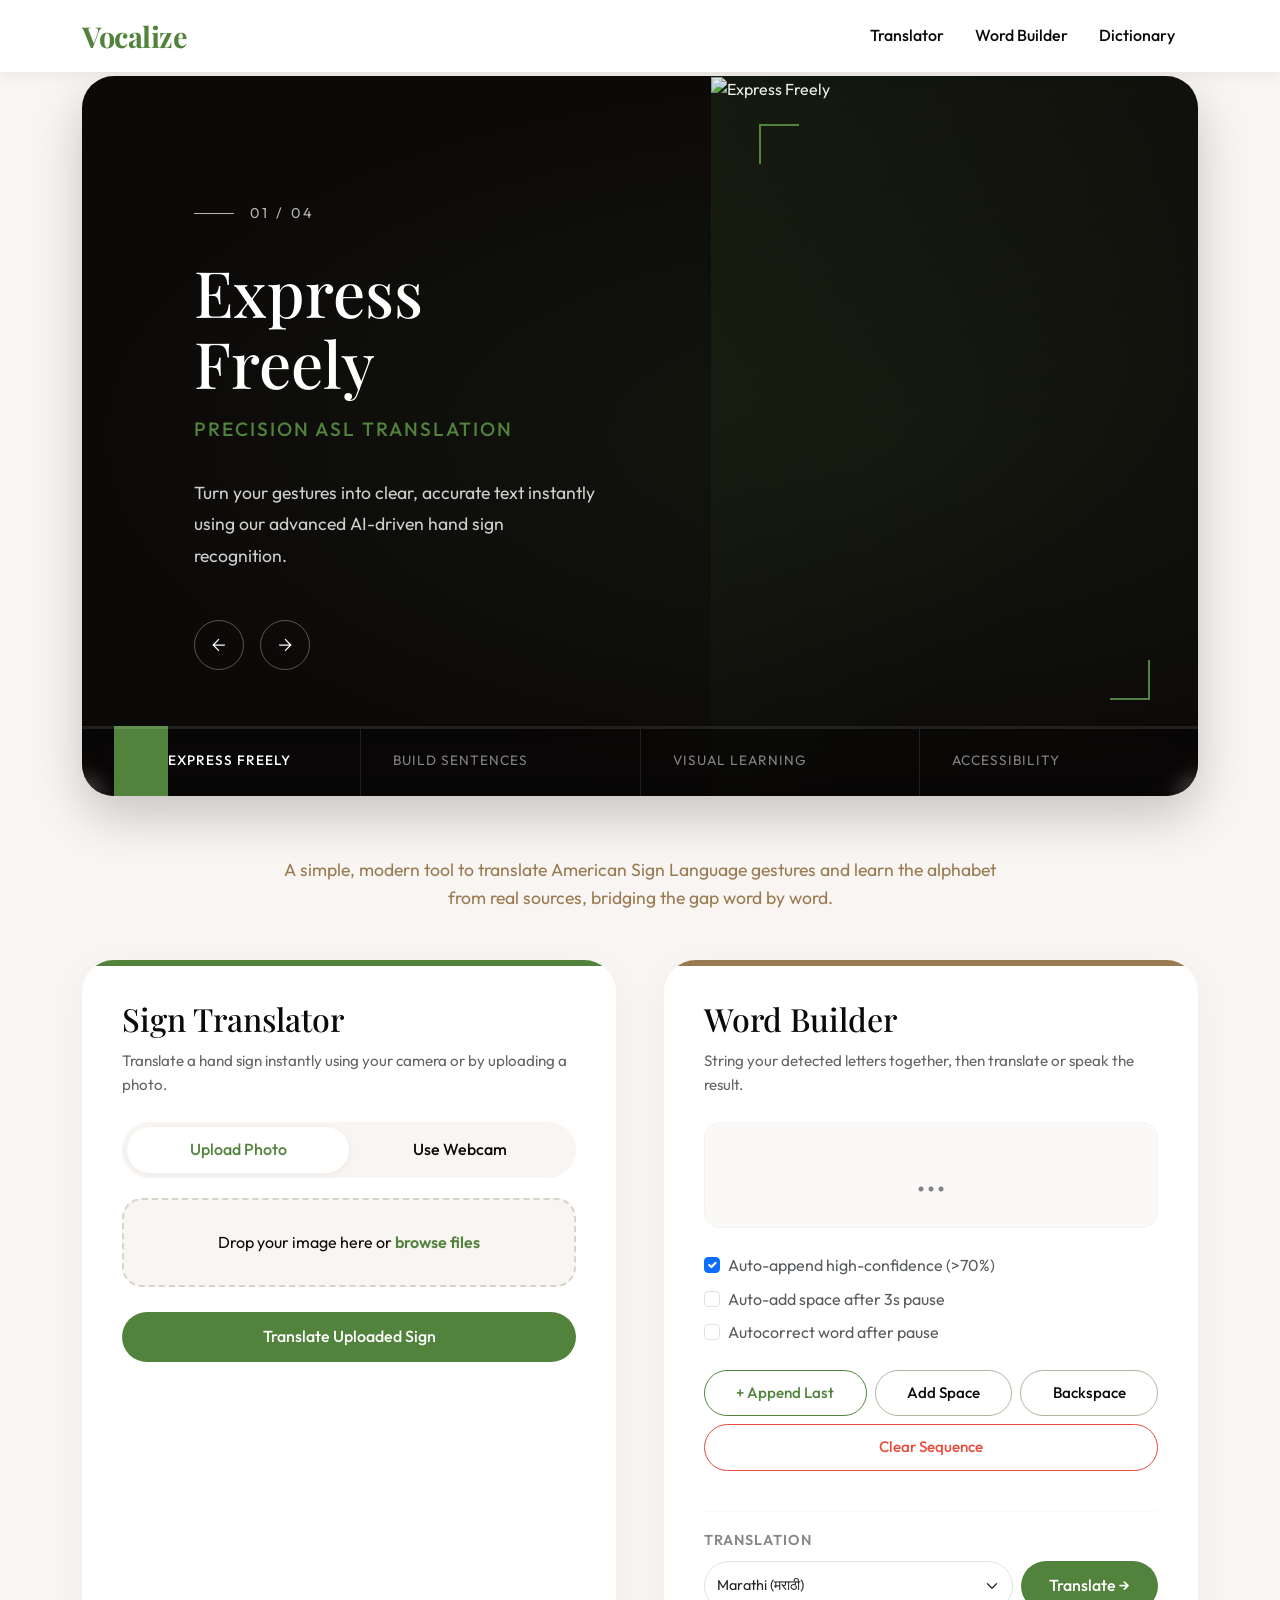
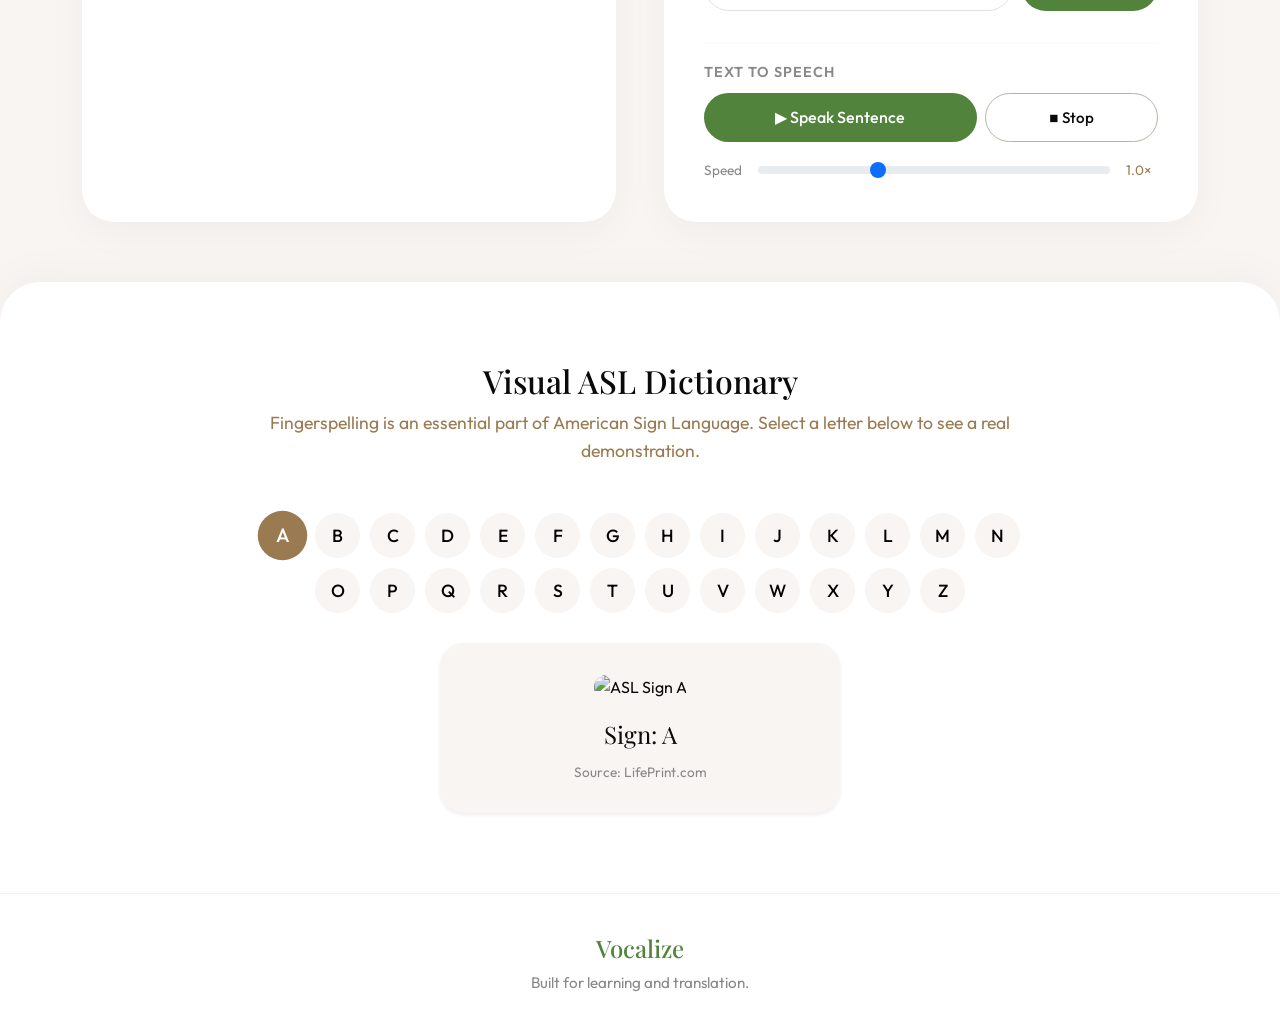
==== commit 309b386c: "regional languages added" ====
--- a/asl-sign-recognition/frontend/index.html
+++ b/asl-sign-recognition/frontend/index.html
@@ -276,16 +276,6 @@
             margin-bottom: 25px;
             letter-spacing: normal;
             word-break: break-all;
-        }
-
-        .tts-btn {
-            background: var(--secondary-beige) !important;
-            color: white !important;
-            border-color: var(--secondary-beige) !important;
-        }
-
-        .tts-btn:hover {
-            background: #806541 !important;
         }
 
         /* Dictionary */
@@ -513,32 +503,28 @@
                 </div>
             </div>
 
-            <!-- Right Column: Word Builder & TTS -->
+            <!-- Right Column: Word Builder -->
             <div class="col-md-6" id="word-builder">
                 <div class="clean-card secondary">
                     <h2>Word Builder</h2>
-                    <p class="card-desc">String your detected letters together to form complete sentences and save your
-                        messages.</p>
+                    <p class="card-desc">String your detected letters together, then translate or speak the result.</p>
 
                     <div class="word-display" id="wordDisplay">...</div>
 
                     <div class="form-check mb-2">
                         <input class="form-check-input" type="checkbox" id="autoAppendToggle" checked>
-                        <label class="form-check-label text-muted" for="autoAppendToggle">
-                            Auto-append high-confidence predictions (&gt;70%)
-                        </label>
+                        <label class="form-check-label text-muted" for="autoAppendToggle">Auto-append high-confidence
+                            (&gt;70%)</label>
                     </div>
                     <div class="form-check mb-2">
                         <input class="form-check-input" type="checkbox" id="autoSpaceToggle">
-                        <label class="form-check-label text-muted" for="autoSpaceToggle">
-                            Auto-add space after 3 seconds pause
-                        </label>
+                        <label class="form-check-label text-muted" for="autoSpaceToggle">Auto-add space after 3s
+                            pause</label>
                     </div>
                     <div class="form-check mb-4">
                         <input class="form-check-input" type="checkbox" id="autocorrectToggle">
-                        <label class="form-check-label text-muted" for="autocorrectToggle">
-                            Autocorrect word after pause
-                        </label>
+                        <label class="form-check-label text-muted" for="autocorrectToggle">Autocorrect word after
+                            pause</label>
                     </div>
 
                     <div class="d-flex flex-wrap gap-2 mb-4">
@@ -549,63 +535,114 @@
                         <button class="btn-custom-outline flex-grow-1" onclick="clearWord()"
                             style="border-color:#e74c3c; color:#e74c3c;">Clear Sequence</button>
                     </div>
-                    <select id="languageSelect" class="btn-custom-outline w-100 mb-2"
-                        style="border-radius: 50px; padding: 10px 20px;">
-                        <option value="en-US">English</option>
-                        <option value="es-ES">Spanish</option>
-                        <option value="fr-FR">French</option>
-                        <option value="de-DE">German</option>
-                        <option value="hi-IN">Hindi</option>
-                        <option value="ja-JP">Japanese</option>
-                        <option value="zh-CN">Chinese</option>
-                        <option value="ar-SA">Arabic</option>
-                    </select>
-
-                    <!-- TTS Button -->
-                    <hr class="my-3 mx-4" style="border-color: var(--card-gray)">
-                    <button class="btn-custom-primary tts-btn w-100" onclick="speakWord()">🔊 Speak Word</button>
-                </div>
-            </div> <!-- End Container -->
-
-            <!-- Dictionary Section -->
-            <section class="dictionary-section" id="dictionary">
-                <div class="container text-center">
-                    <h2>Visual ASL Dictionary</h2>
-                    <p class="dict-desc mb-5 col-md-8 mx-auto">Fingerspelling is an essential part of American Sign
-                        Language.
-                        Select a letter below to see a real demonstration.</p>
-
-                    <div class="dict-grid" id="dictGrid">
-                        <!-- Populated by JS -->
-                    </div>
-
-                    <div class="dict-view shadow-sm">
-                        <!-- Using public images from lifeprint.com -->
-                        <img id="dictImage" src="https://www.lifeprint.com/asl101/fingerspelling/abc-gifs/a.gif"
-                            alt="ASL Sign A" onerror="fallbackImage(this)">
-                        <p class="sign-label" id="dictLabel">Sign: A</p>
-                        <p class="mt-2 mb-0" style="font-size: 0.85rem; color: #888;">Source: LifePrint.com</p>
-                    </div>
-                </div>
-            </section>
-
-            <!-- Simple Footer -->
-            <footer>
-                <div class="container">
-                    <h4 style="font-family: 'Playfair Display', serif; color: var(--accent-green);">Vocalize
-                    </h4>
-                    <p class="mt-2">Built for learning and translation.</p>
-                </div>
-            </footer>
-
-            <!-- Bootstrap 5 JS Bundle -->
-            <script src="https://cdn.jsdelivr.net/npm/bootstrap@5.3.2/dist/js/bootstrap.bundle.min.css"
-                integrity="sha384-C6RzsynM9kWDrMNeT87bh95OGNyZPhcTNXj1NW7RuBCsyN/o0jlpcV8Qyq46cDfL"
-                crossorigin="anonymous"></script>
-
-            <!-- Application Script -->
-            <script src="./elegant-carousel.js"></script>
-            <script>
+
+                    <!-- Translation -->
+                    <hr style="border-color: rgba(0,0,0,0.08); margin-bottom: 20px;">
+                    <h5
+                        style="font-family:'Outfit',sans-serif; font-size:0.9rem; font-weight:600; text-transform:uppercase; letter-spacing:1px; color:#888; margin-bottom:12px;">
+                        Translation</h5>
+                    <div class="d-flex gap-2 mb-3">
+                        <select id="targetLang" class="form-select"
+                            style="border-radius:50px; font-family:'Outfit',sans-serif; font-size:0.9rem;">
+                            <optgroup label="Indian Regional Languages">
+                                <option value="mr">Marathi (मराठी)</option>
+                                <option value="bn">Bengali (বাংলা)</option>
+                                <option value="pa">Punjabi (ਪੰਜਾਬੀ)</option>
+                                <option value="te">Telugu (తెలుగు)</option>
+                                <option value="ta">Tamil (தமிழ்)</option>
+                                <option value="gu">Gujarati (ગુજરાતી)</option>
+                                <option value="kn">Kannada (ಕನ್ನಡ)</option>
+                                <option value="ml">Malayalam (മലയാളം)</option>
+                                <option value="hi">Hindi (हिन्दी)</option>
+                            </optgroup>
+                            <optgroup label="International Languages">
+                                <option value="fr">French</option>
+                                <option value="es">Spanish</option>
+                                <option value="de">German</option>
+                                <option value="ja">Japanese</option>
+                                <option value="zh">Chinese (Simplified)</option>
+                                <option value="ar">Arabic</option>
+                                <option value="pt">Portuguese</option>
+                                <option value="ru">Russian</option>
+                                <option value="it">Italian</option>
+                                <option value="ko">Korean</option>
+                            </optgroup>
+                        </select>
+                        <button class="btn-custom-primary" onclick="translateWord()"
+                            style="white-space:nowrap;">Translate →</button>
+                    </div>
+                    <div id="translationResult"
+                        style="display:none; background:var(--bg-color); border-radius:16px; padding:16px 20px; margin-bottom:16px;">
+                        <span
+                            style="font-size:0.75rem; text-transform:uppercase; letter-spacing:1px; color:#888; display:block; margin-bottom:4px;">Translated</span>
+                        <div class="d-flex justify-content-between align-items-center gap-2">
+                            <strong id="translatedText"
+                                style="font-size:1.2rem; color:var(--secondary-beige); word-break:break-word;"></strong>
+                            <button class="btn-custom-outline" onclick="speakText('translated')"
+                                style="white-space:nowrap; padding:6px 14px; font-size:0.85rem;">🔊 Speak</button>
+                        </div>
+                    </div>
+
+                    <!-- TTS -->
+                    <hr style="border-color: rgba(0,0,0,0.08); margin-bottom: 20px;">
+                    <h5
+                        style="font-family:'Outfit',sans-serif; font-size:0.9rem; font-weight:600; text-transform:uppercase; letter-spacing:1px; color:#888; margin-bottom:12px;">
+                        Text to Speech</h5>
+                    <div class="d-flex flex-wrap gap-2 mb-3">
+                        <button class="btn-custom-primary flex-grow-1" onclick="speakText('original')">▶ Speak
+                            Sentence</button>
+                        <button class="btn-custom-outline flex-grow-1" onclick="stopSpeaking()">■ Stop</button>
+                    </div>
+                    <div class="d-flex align-items-center gap-3">
+                        <span style="font-size:0.85rem; color:#888; white-space:nowrap;">Speed</span>
+                        <input type="range" id="ttsSpeed" min="0.5" max="2" step="0.1" value="1" class="form-range"
+                            oninput="document.getElementById('ttsSpeedVal').innerText = parseFloat(this.value).toFixed(1) + '×'">
+                        <span id="ttsSpeedVal"
+                            style="font-size:0.85rem; color:var(--secondary-beige); min-width:32px;">1.0×</span>
+                    </div>
+                </div> <!-- End Word Builder card -->
+            </div> <!-- End col-md-6 Word Builder -->
+        </div> <!-- End Application Grid row -->
+    </div> <!-- End Main Content Container -->
+
+    <!-- Dictionary Section -->
+    <section class="dictionary-section" id="dictionary">
+        <div class="container text-center">
+            <h2>Visual ASL Dictionary</h2>
+            <p class="dict-desc mb-5 col-md-8 mx-auto">Fingerspelling is an essential part of American Sign
+                Language.
+                Select a letter below to see a real demonstration.</p>
+
+            <div class="dict-grid" id="dictGrid">
+                <!-- Populated by JS -->
+            </div>
+
+            <div class="dict-view shadow-sm">
+                <!-- Using public images from lifeprint.com -->
+                <img id="dictImage" src="https://www.lifeprint.com/asl101/fingerspelling/abc-gifs/a.gif"
+                    alt="ASL Sign A" onerror="fallbackImage(this)">
+                <p class="sign-label" id="dictLabel">Sign: A</p>
+                <p class="mt-2 mb-0" style="font-size: 0.85rem; color: #888;">Source: LifePrint.com</p>
+            </div>
+        </div>
+    </section>
+
+    <!-- Simple Footer -->
+    <footer>
+        <div class="container">
+            <h4 style="font-family: 'Playfair Display', serif; color: var(--accent-green);">Vocalize</h4>
+            <p class="mt-2">Built for learning and translation.</p>
+        </div>
+    </footer>
+
+    <!-- Bootstrap 5 JS Bundle -->
+    <script src="https://cdn.jsdelivr.net/npm/bootstrap@5.3.2/dist/js/bootstrap.bundle.min.js"
+        integrity="sha384-C6RzsynM9kWDrMNeT87bh95OGNyZPhcTNXj1NW7RuBCsyN/o0jlpcV8Qyq46cDfL"
+        crossorigin="anonymous"></script>
+
+    <!-- Application Script -->
+    <script src="./elegant-carousel.js"></script>
+    <script>
                 let currentWord = "";
                 let lastPrediction = "";
                 let autoCorrectTimer = null;
@@ -626,7 +663,6 @@
 
                 function updateWordDisplay() {
                     const display = document.getElementById("wordDisplay");
-                    // Replace trailing spaces so HTML renders them visibly
                     let textToShow = currentWord || "...";
                     if (currentWord && currentWord.endsWith(" ")) {
                         textToShow = currentWord.replace(/ $/g, "&nbsp;");
@@ -657,60 +693,41 @@
                                 }
                             }, 5000);
                         }
-                        // if neither checked, do nothing — manual mode
                     } else {
                         alert("Translate a sign first to append it.");
                     }
                 }
 
                 async function autocorrectAndAddSpace() {
-                    const match = currentWord.match(/([a-zA-Z]+)\s*$/);
-                    if (!match || match[1].length < 3) {
-                        if (!currentWord.endsWith(" ")) {
-                            currentWord += " ";
-                            updateWordDisplay();
+                    const text = currentWord.trim();
+                    if (!text || text.length < 2) {
+                        if (!currentWord.endsWith(" ")) currentWord += " ";
+                        updateWordDisplay();
+                        return;
+                    }
+
+                    const display = document.getElementById("wordDisplay");
+                    display.style.opacity = "0.5";
+
+                    try {
+                        const res = await fetch("http://localhost:5000/autocorrect", {
+                            method: "POST",
+                            headers: { "Content-Type": "application/json" },
+                            body: JSON.stringify({ text })
+                        });
+                        const data = await res.json();
+                        if (data.corrected && data.corrected !== text.toUpperCase()) {
+                            currentWord = data.corrected;
+                        } else {
+                            if (!currentWord.endsWith(" ")) currentWord += " ";
                         }
-                        return;
-                    }
-
-                    const lastWord = match[1].toLowerCase();
-
-                    const candidates = [];
-                    for (let i = 0; i < lastWord.length; i++) {
-                        candidates.push(lastWord.slice(0, i) + lastWord.slice(i + 1));
-                    }
-                    const alphabet = 'abcdefghijklmnopqrstuvwxyz';
-                    for (let i = 0; i < lastWord.length; i++) {
-                        for (const letter of alphabet) {
-                            if (letter !== lastWord[i]) {
-                                candidates.push(lastWord.slice(0, i) + letter + lastWord.slice(i + 1));
-                            }
-                        }
-                    }
-
-                    let corrected = null;
-                    for (const candidate of candidates) {
-                        try {
-                            const res = await fetch(`https://api.dictionaryapi.dev/api/v2/entries/en/${candidate}`);
-                            if (res.ok) {
-                                corrected = candidate.toUpperCase();
-                                break;
-                            }
-                        } catch (e) { }
-                    }
-
-                    if (corrected) {
-                        const wordStartIndex = currentWord.toLowerCase().lastIndexOf(lastWord);
-                        if (wordStartIndex !== -1) {
-                            currentWord = currentWord.substring(0, wordStartIndex) + corrected + " ";
-                        }
-                    } else {
+                    } catch (e) {
                         if (!currentWord.endsWith(" ")) currentWord += " ";
                     }
 
+                    display.style.opacity = "1";
                     updateWordDisplay();
                 }
-
                 function addSpace() {
                     if (autoCorrectTimer) clearTimeout(autoCorrectTimer);
                     if (!currentWord.endsWith(" ")) currentWord += " ";
@@ -726,31 +743,6 @@
                     currentWord = "";
                     lastPrediction = "";
                     updateWordDisplay();
-                }
-
-                // TEXT TO SPEECH FUNCTION
-                async function speakWord() {
-                    const voices = window.speechSynthesis.getVoices();
-                    const matchingVoice = voices.find(v => v.lang.startsWith(selectedLang.split("-")[0]));
-
-                    if (matchingVoice) {
-                        // Use browser TTS if voice available
-                        const utterance = new SpeechSynthesisUtterance(textToSpeak);
-                        utterance.voice = matchingVoice;
-                        utterance.lang = selectedLang;
-                        utterance.rate = 0.9;
-                        window.speechSynthesis.speak(utterance);
-                    } else {
-                        // Fallback: use MyMemory TTS audio directly
-                        const langCode = selectedLang.split("-")[0];
-                        const audio = new Audio(`https://api.mymemory.translated.net/get?q=${encodeURIComponent(textToSpeak)}&langpair=en|${langCode}&of=audio`);
-                        audio.play().catch(() => {
-                            // Final fallback: just speak in English if all else fails
-                            const utterance = new SpeechSynthesisUtterance(textToSpeak);
-                            utterance.lang = "en-US";
-                            window.speechSynthesis.speak(utterance);
-                        });
-                    }
                 }
 
                 let videoStream = null;
@@ -824,17 +816,12 @@
                         return;
                     }
 
-                    // Set canvas exact dimensions to video
                     canvas.width = video.videoWidth;
                     canvas.height = video.videoHeight;
 
-                    // Draw video frame to canvas
                     const ctx = canvas.getContext('2d');
-                    // Since we flipped the video preview with CSS (scaleX(-1)), we should draw it normally 
-                    // the AI model expects a normal right/left hand based on dataset.
                     ctx.drawImage(video, 0, 0, canvas.width, canvas.height);
 
-                    // Convert to blob and send
                     canvas.toBlob(blob => {
                         const file = new File([blob], "webcam_capture.jpg", { type: "image/jpeg" });
                         const formData = new FormData();
@@ -844,7 +831,6 @@
                 }
 
                 function sendPredictionRequest(formData) {
-
                     const resultBox = document.getElementById("resultBox");
                     const predText = document.getElementById("predictionText");
                     const confText = document.getElementById("confidenceText");
@@ -921,6 +907,102 @@
                         imgElement.src = `https://www.signingsavvy.com/images/words/signs/${letter.toLowerCase()}.jpg`;
                     }
                 }
+                // ── Language config ───────────────────────────────────────────
+                const langConfig = {
+                    // Indian Regional Languages
+                    mr: { locale: "mr-IN", gtts: "mr" },
+                    bn: { locale: "bn-IN", gtts: "bn" },
+                    pa: { locale: "pa-IN", gtts: "pa" },
+                    te: { locale: "te-IN", gtts: "te" },
+                    ta: { locale: "ta-IN", gtts: "ta" },
+                    gu: { locale: "gu-IN", gtts: "gu" },
+                    kn: { locale: "kn-IN", gtts: "kn" },
+                    ml: { locale: "ml-IN", gtts: "ml" },
+                    hi: { locale: "hi-IN", gtts: "hi" },
+                    // International Languages
+                    fr: { locale: "fr-FR", gtts: "fr" },
+                    es: { locale: "es-ES", gtts: "es" },
+                    de: { locale: "de-DE", gtts: "de" },
+                    ja: { locale: "ja-JP", gtts: "ja" },
+                    zh: { locale: "zh-CN", gtts: "zh-CN" },
+                    ar: { locale: "ar-SA", gtts: "ar" },
+                    pt: { locale: "pt-PT", gtts: "pt" },
+                    ru: { locale: "ru-RU", gtts: "ru" },
+                    it: { locale: "it-IT", gtts: "it" },
+                    ko: { locale: "ko-KR", gtts: "ko" }
+                };
+
+                // ── Translation (Google unofficial endpoint) ──────────────────
+                async function translateWord() {
+                    const text = currentWord.trim();
+                    if (!text) { alert("Build a sentence first."); return; }
+
+                    const lang = document.getElementById("targetLang").value;
+                    const resultBox = document.getElementById("translationResult");
+                    const resultText = document.getElementById("translatedText");
+
+                    resultText.innerText = "Translating…";
+                    resultBox.style.display = "block";
+
+                    try {
+                        const res = await fetch("http://localhost:5000/translate", {
+                            method: "POST",
+                            headers: { "Content-Type": "application/json" },
+                            body: JSON.stringify({ text, lang })
+                        });
+                        const data = await res.json();
+                        if (data.error) throw new Error(data.error);
+                        resultText.innerText = data.translated;
+                    } catch (e) {
+                        console.error("Translation error:", e);
+                        resultText.innerText = "Translation failed.";
+                    }
+                }
+
+                let currentAudio = null;
+
+                async function speakText(source) {
+                    let text = "";
+                    let lang = "en";
+
+                    if (source === "original") {
+                        text = currentWord.trim();
+                        if (!text) { alert("Build a sentence first."); return; }
+                        lang = "en";
+                    } else {
+                        text = document.getElementById("translatedText")?.innerText?.trim();
+                        if (!text || text === "Translating…" || text === "Translation failed.") {
+                            alert("Translate something first."); return;
+                        }
+                        lang = document.getElementById("targetLang").value;
+                    }
+
+                    try {
+                        if (currentAudio) { currentAudio.pause(); currentAudio = null; }
+
+                        const res = await fetch("http://localhost:5000/tts", {
+                            method: "POST",
+                            headers: { "Content-Type": "application/json" },
+                            body: JSON.stringify({ text, lang })
+                        });
+
+                        if (!res.ok) throw new Error("TTS server error");
+
+                        const blob = await res.blob();
+                        const url = URL.createObjectURL(blob);
+                        currentAudio = new Audio(url);
+                        currentAudio.playbackRate = parseFloat(document.getElementById("ttsSpeed").value);
+                        currentAudio.play();
+                    } catch (e) {
+                        console.error("TTS error:", e);
+                        alert("TTS failed. Check console.");
+                    }
+                }
+
+                function stopSpeaking() {
+                    if (currentAudio) { currentAudio.pause(); currentAudio = null; }
+                    if (window.speechSynthesis) window.speechSynthesis.cancel();
+                }
             </script>
 </body>
 
